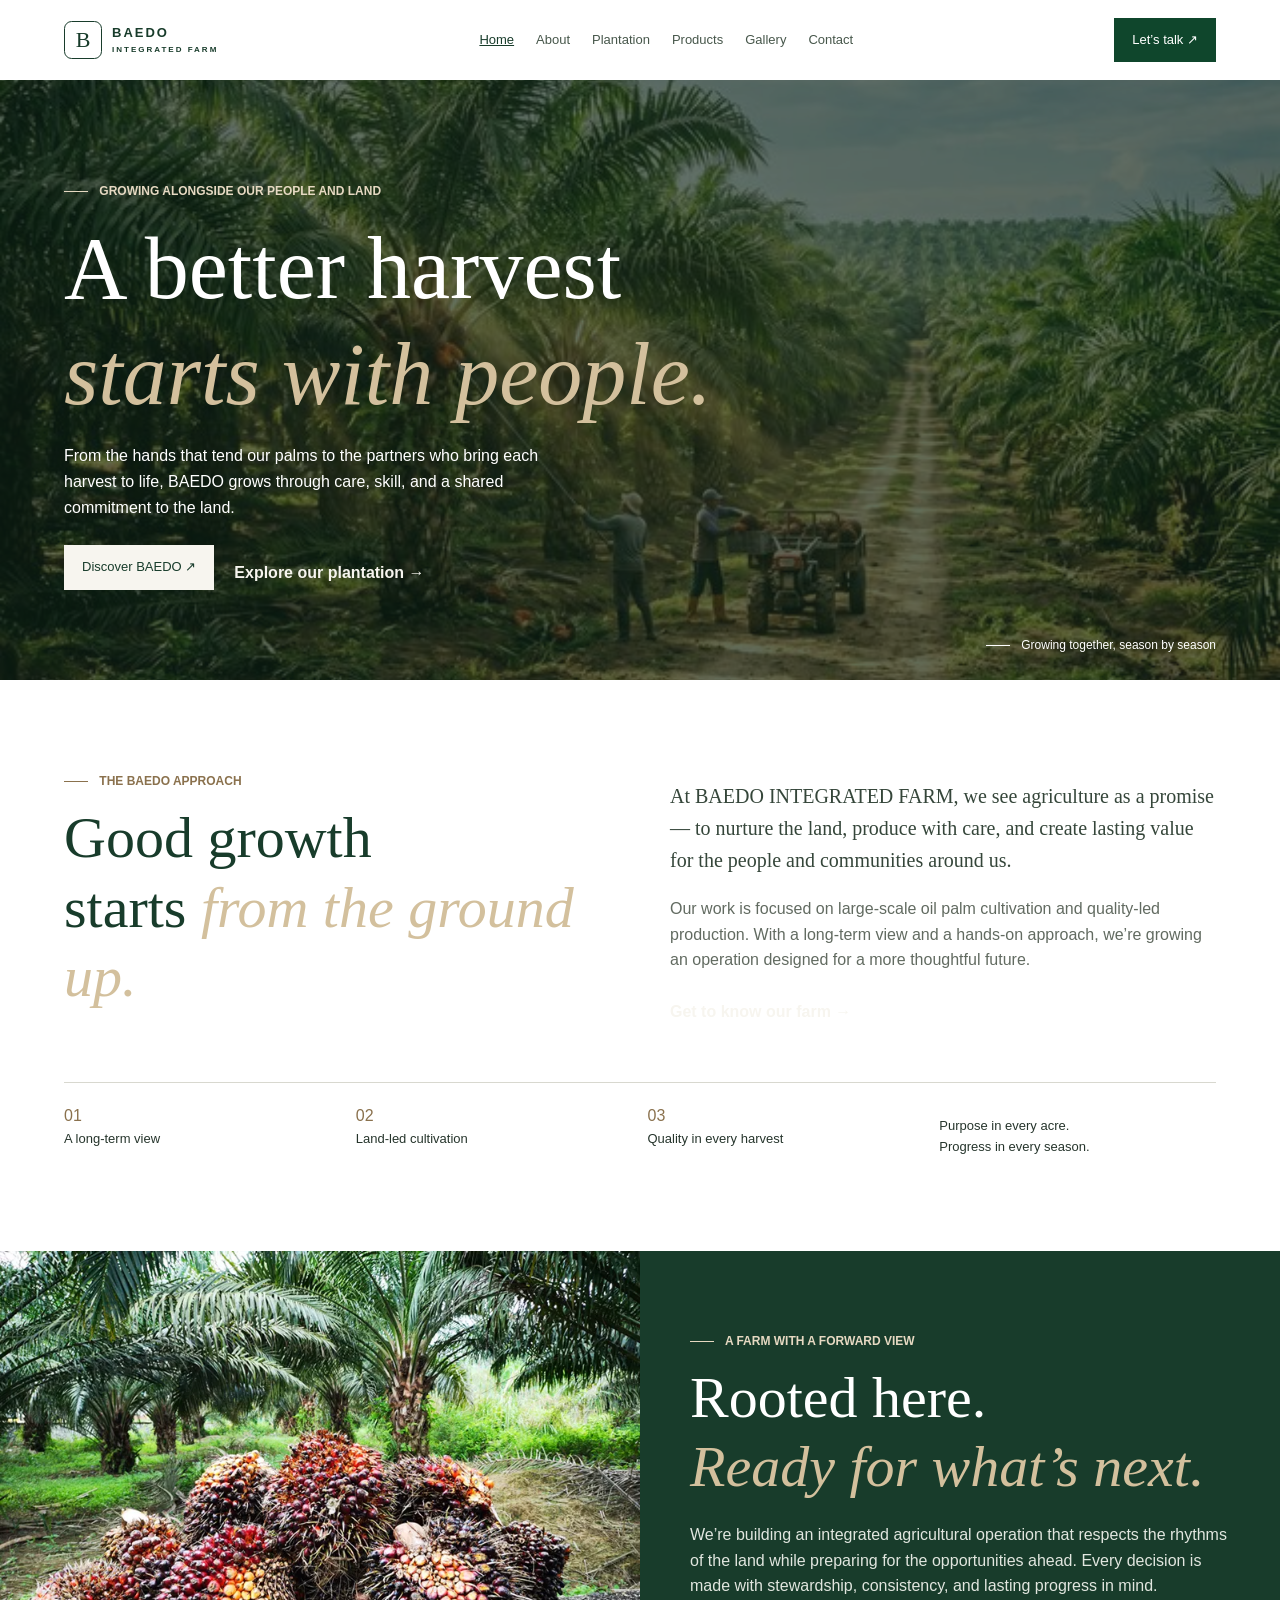
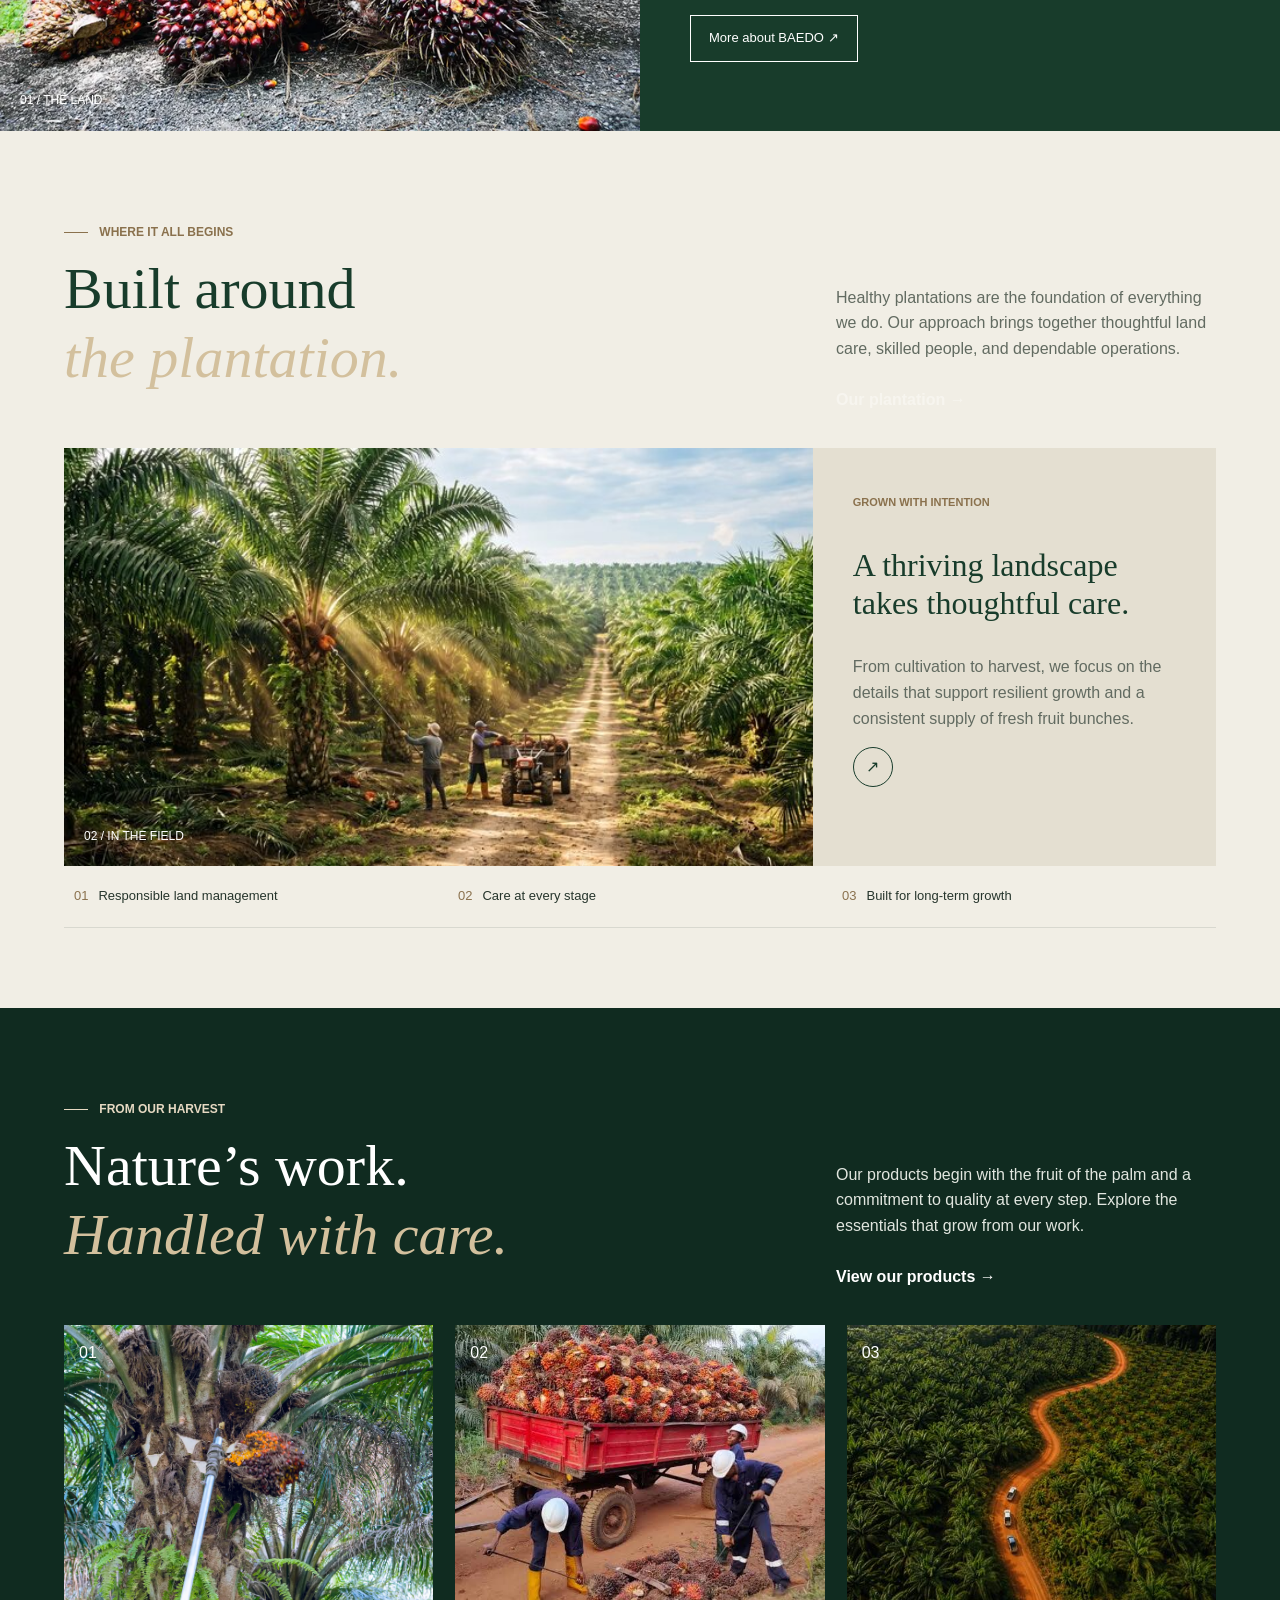
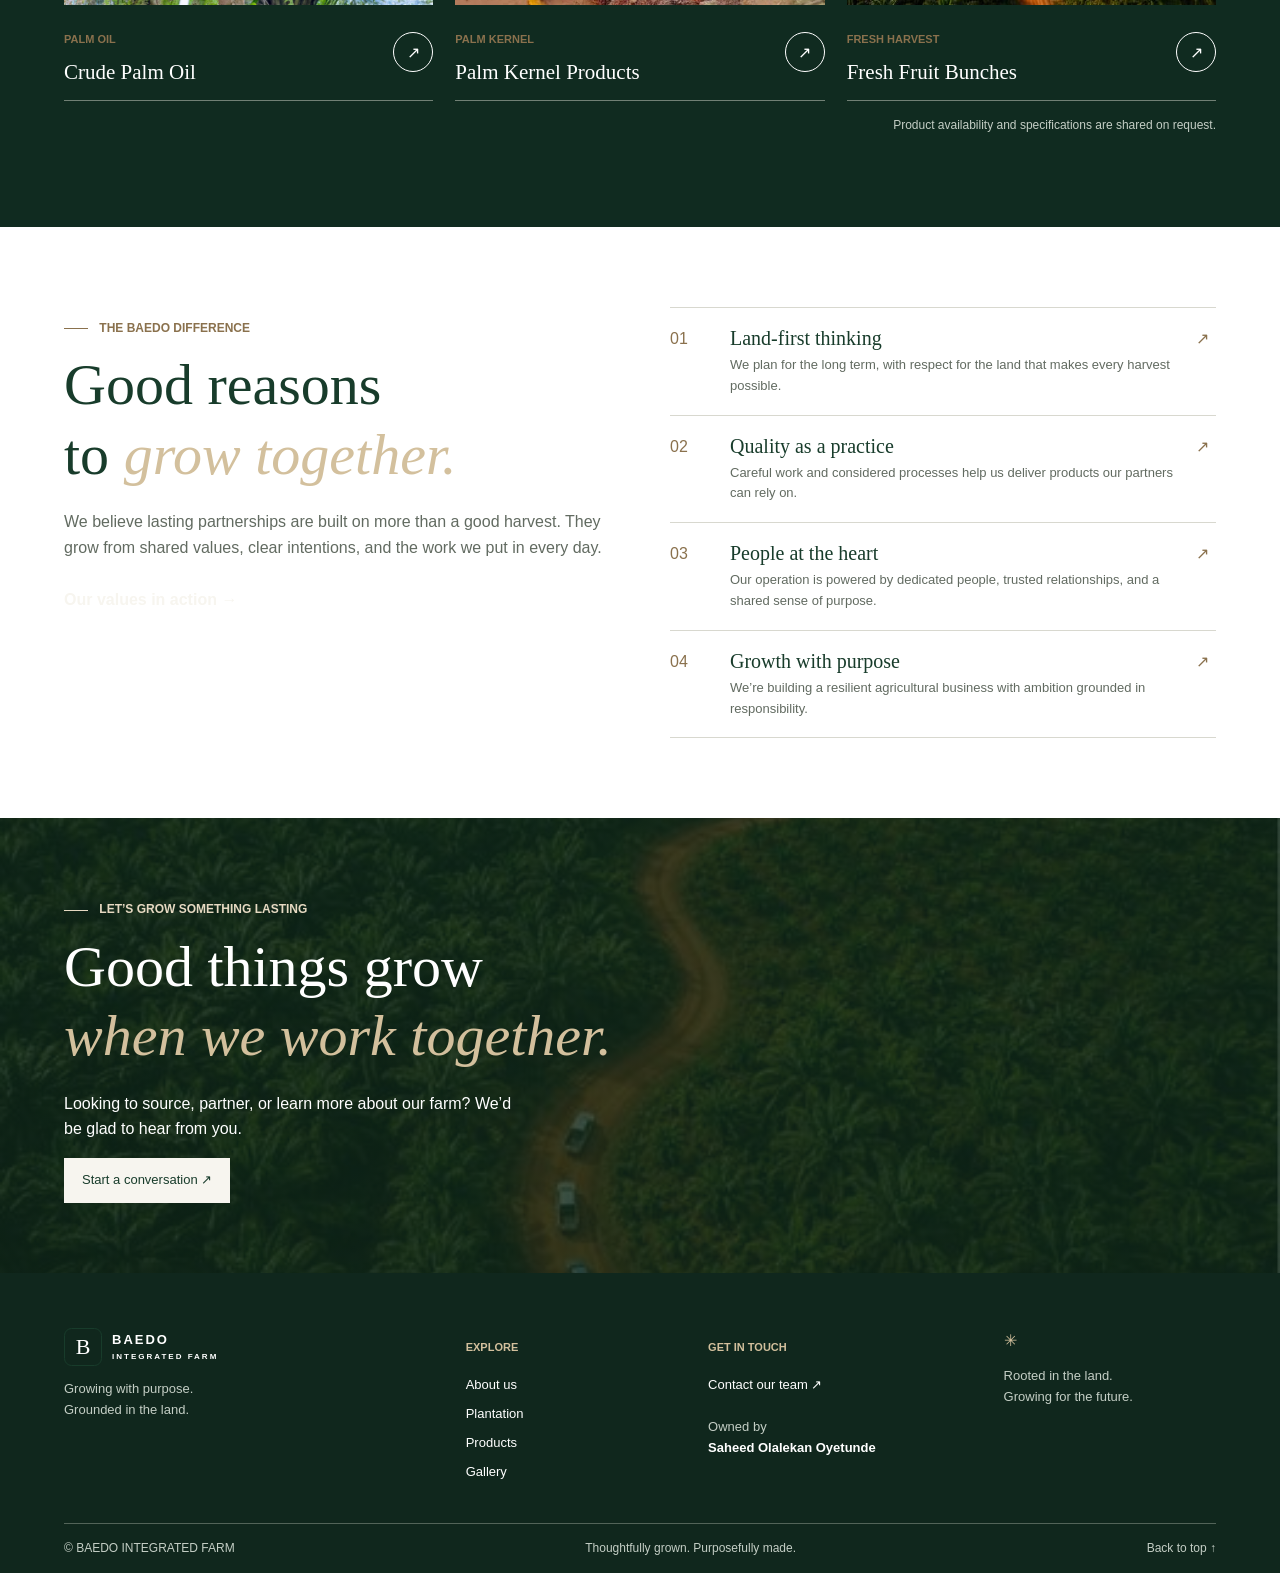
==== index.html @ 44c32e71 "baedo-farm" ====
<!DOCTYPE html>
<html lang="en">
<head>
  <meta charset="UTF-8">
  <meta name="viewport" content="width=device-width, initial-scale=1.0">
  <meta name="description" content="BAEDO INTEGRATED FARM is cultivating the future of palm oil through responsible plantation management and quality production.">
  <meta name="theme-color" content="#183c2b">
  <title>BAEDO INTEGRATED FARM | Cultivating a Better Harvest</title>
  <link rel="stylesheet" href="css/style.css">
  <link rel="stylesheet" href="css/phone.css">
</head>
<body>
  <header class="site-header">
    <div class="header-inner">
      <a class="brand" href="index.html" aria-label="BAEDO Integrated Farm home">
        <span class="brand-mark">B</span>
        <span class="brand-name">BAEDO <span>INTEGRATED FARM</span></span>
      </a>
      <nav class="main-navigation" aria-label="Main navigation">
        <a class="nav-link nav-link-active" href="index.html" aria-current="page">Home</a>
        <a class="nav-link" href="about.html">About</a>
        <a class="nav-link" href="plantation.html">Plantation</a>
        <a class="nav-link" href="products.html">Products</a>
        <a class="nav-link" href="gallery.html">Gallery</a>
        <a class="nav-link" href="contact.html">Contact</a>
      </nav>
      <a class="header-cta" href="contact.html">Let’s talk <span aria-hidden="true">↗</span></a>
    </div>
  </header>

  <main>
    <section class="welcome-section" aria-labelledby="welcome-title">
      <img class="welcome-image" src="image/baedo-6.jpg" alt="">
      <div class="welcome-shade"></div>
      <div class="welcome-content page-width">
        <p class="eyebrow welcome-eyebrow"><span class="eyebrow-rule"></span> Growing alongside our people and land</p>
        <h1 id="welcome-title">A better harvest<br><em>starts with people.</em></h1>
        <p class="welcome-description">From the hands that tend our palms to the partners who bring each harvest to life, BAEDO grows through care, skill, and a shared commitment to the land.</p>
        <div class="welcome-actions">
          <a class="button button-light" href="about.html" target="_blank">Discover BAEDO <span>↗</span></a>
          <a class="text-link welcome-text-link" href="plantation.html">Explore our plantation <span aria-hidden="true">→</span></a>
        </div>
      </div>
      <div class="welcome-caption"><span class="caption-line"></span> Growing together, season by season</div>
      <a class="scroll-cue" href="#introduction"><span></span></a>
    </section>

    <section class="intro-section section-space" id="introduction">
      <div class="page-width intro-layout">
        <div class="intro-heading reveal">
          <p class="eyebrow"><span class="eyebrow-rule"></span> The BAEDO approach</p>
          <h2>Good growth<br>starts <em>from the ground up.</em></h2>
        </div>
        <div class="intro-copy reveal">
          <p class="intro-lead">At BAEDO INTEGRATED FARM, we see agriculture as a promise — to nurture the land, produce with care, and create lasting value for the people and communities around us.</p>
          <p>Our work is focused on large-scale oil palm cultivation and quality-led production. With a long-term view and a hands-on approach, we’re growing an operation designed for a more thoughtful future.</p>
          <a class="text-link dark-link" href="about.html">Get to know our farm <span aria-hidden="true">→</span></a>
        </div>
      </div>
      <div class="page-width intro-stats reveal">
        <div class="stat-item">
          <span class="stat-number">01</span>
          <span class="stat-label">A long-term view</span>
        </div>
        <div class="stat-item">
          <span class="stat-number">02</span>
          <span class="stat-label">Land-led cultivation</span>
        </div>
        <div class="stat-item">
          <span class="stat-number">03</span>
          <span class="stat-label">Quality in every harvest</span>
        </div>
        <p class="stat-note">Purpose in every acre.<br>Progress in every season.</p>
      </div>
    </section>

    <section class="about-preview">
      <div class="about-image-wrap">
        <img src="image/baedo-5.webp" alt="Oil palm trees lining a plantation road in the morning light" loading="lazy">
        <span class="image-index">01 / THE LAND</span>
      </div>
      <div class="about-panel">
        <div class="about-panel-inner reveal">
          <p class="eyebrow eyebrow-light"><span class="eyebrow-rule"></span> A farm with a forward view</p>
          <h2>Rooted here.<br><em>Ready for what’s next.</em></h2>
          <p>We’re building an integrated agricultural operation that respects the rhythms of the land while preparing for the opportunities ahead. Every decision is made with stewardship, consistency, and lasting progress in mind.</p>
          <a class="button button-outline-light" href="about.html">More about BAEDO <span aria-hidden="true">↗</span></a>
        </div>
        <span class="panel-decoration" aria-hidden="true">B</span>
      </div>
    </section>

    <section class="plantation-section section-space">
      <div class="page-width">
        <div class="section-heading reveal">
          <div>
            <p class="eyebrow"><span class="eyebrow-rule"></span> Where it all begins</p>
            <h2>Built around<br><em>the plantation.</em></h2>
          </div>
          <div class="section-heading-aside">
            <p>Healthy plantations are the foundation of everything we do. Our approach brings together thoughtful land care, skilled people, and dependable operations.</p>
            <a class="text-link dark-link" href="plantation.html">Our plantation <span aria-hidden="true">→</span></a>
          </div>
        </div>

        <div class="plantation-feature reveal">
          <div class="plantation-image">
            <img src="image/baedo-6.jpg" alt="Farm workers tending oil palms along a plantation road" loading="lazy">
            <span class="image-index">02 / IN THE FIELD</span>
          </div>
          <div class="plantation-card">
            <span class="card-kicker">GROWN WITH INTENTION</span>
            <h3>A thriving landscape takes thoughtful care.</h3>
            <p>From cultivation to harvest, we focus on the details that support resilient growth and a consistent supply of fresh fruit bunches.</p>
            <a class="round-link" href="plantation.html" aria-label="Explore our plantation"><span aria-hidden="true">↗</span></a>
          </div>
        </div>
        <div class="plantation-values">
          <div class="value-item"><span class="value-number">01</span><span>Responsible land management</span></div>
          <div class="value-item"><span class="value-number">02</span><span>Care at every stage</span></div>
          <div class="value-item"><span class="value-number">03</span><span>Built for long-term growth</span></div>
        </div>
      </div>
    </section>

    <section class="products-section section-space">
      <div class="page-width">
        <div class="section-heading products-heading reveal">
          <div>
            <p class="eyebrow eyebrow-light"><span class="eyebrow-rule"></span> From our harvest</p>
            <h2>Nature’s work.<br><em>Handled with care.</em></h2>
          </div>
          <div class="section-heading-aside">
            <p>Our products begin with the fruit of the palm and a commitment to quality at every step. Explore the essentials that grow from our work.</p>
            <a class="text-link light-link" href="products.html">View our products <span aria-hidden="true">→</span></a>
          </div>
        </div>
        <div class="product-grid">
          <article class="product-card reveal">
            <div class="product-image product-image-oil">
              <img src="image/baedo-4.webp" alt="Harvested oil palm fruit bunches at the plantation" loading="lazy">
              <span class="product-number">01</span>
            </div>
            <div class="product-info">
              <div><p class="product-category">PALM OIL</p><h3>Crude Palm Oil</h3></div>
              <a class="product-arrow" href="products.html" aria-label="Discover Crude Palm Oil"><span aria-hidden="true">↗</span></a>
            </div>
          </article>
          <article class="product-card reveal">
            <div class="product-image product-image-kernel">
              <img src="image/baedo1.jpg" alt="Freshly harvested red oil palm fruit" loading="lazy">
              <span class="product-number">02</span>
            </div>
            <div class="product-info">
              <div><p class="product-category">PALM KERNEL</p><h3>Palm Kernel Products</h3></div>
              <a class="product-arrow" href="products.html" aria-label="Discover Palm Kernel Products"><span aria-hidden="true">↗</span></a>
            </div>
          </article>
          <article class="product-card reveal">
            <div class="product-image product-image-harvest">
              <img src="image/baedo-3.jpg" alt="Oil palm plantation viewed from above" loading="lazy">
              <span class="product-number">03</span>
            </div>
            <div class="product-info">
              <div><p class="product-category">FRESH HARVEST</p><h3>Fresh Fruit Bunches</h3></div>
              <a class="product-arrow" href="products.html" aria-label="Discover Fresh Fruit Bunches"><span aria-hidden="true">↗</span></a>
            </div>
          </article>
        </div>
        <p class="product-note">Product availability and specifications are shared on request.</p>
      </div>
    </section>

    <section class="why-section section-space">
      <div class="page-width why-layout">
        <div class="why-intro reveal">
          <p class="eyebrow"><span class="eyebrow-rule"></span> The BAEDO difference</p>
          <h2>Good reasons<br>to <em>grow together.</em></h2>
          <p>We believe lasting partnerships are built on more than a good harvest. They grow from shared values, clear intentions, and the work we put in every day.</p>
          <a class="text-link dark-link" href="about.html">Our values in action <span aria-hidden="true">→</span></a>
        </div>
        <div class="why-list">
          <article class="why-item reveal">
            <span class="why-icon" aria-hidden="true">01</span>
            <div><h3>Land-first thinking</h3><p>We plan for the long term, with respect for the land that makes every harvest possible.</p></div>
            <span class="why-arrow" aria-hidden="true">↗</span>
          </article>
          <article class="why-item reveal">
            <span class="why-icon" aria-hidden="true">02</span>
            <div><h3>Quality as a practice</h3><p>Careful work and considered processes help us deliver products our partners can rely on.</p></div>
            <span class="why-arrow" aria-hidden="true">↗</span>
          </article>
          <article class="why-item reveal">
            <span class="why-icon" aria-hidden="true">03</span>
            <div><h3>People at the heart</h3><p>Our operation is powered by dedicated people, trusted relationships, and a shared sense of purpose.</p></div>
            <span class="why-arrow" aria-hidden="true">↗</span>
          </article>
          <article class="why-item reveal">
            <span class="why-icon" aria-hidden="true">04</span>
            <div><h3>Growth with purpose</h3><p>We’re building a resilient agricultural business with ambition grounded in responsibility.</p></div>
            <span class="why-arrow" aria-hidden="true">↗</span>
          </article>
        </div>
      </div>
    </section>

    <section class="cta-section">
      <div class="cta-background" aria-hidden="true"></div>
      <div class="page-width cta-content reveal">
        <p class="eyebrow eyebrow-light"><span class="eyebrow-rule"></span> Let’s grow something lasting</p>
        <h2>Good things grow<br><em>when we work together.</em></h2>
        <p>Looking to source, partner, or learn more about our farm? We’d be glad to hear from you.</p>
        <a class="button button-light" href="contact.html">Start a conversation <span aria-hidden="true">↗</span></a>
      </div>
      <span class="cta-mark" aria-hidden="true">BAEDO</span>
    </section>
  </main>

  <footer class="site-footer">
    <div class="page-width footer-main">
      <div class="footer-brand-block">
        <a class="brand footer-brand" href="index.html" aria-label="BAEDO Integrated Farm home">
          <span class="brand-mark" aria-hidden="true">B</span>
          <span class="brand-name">BAEDO <span>INTEGRATED FARM</span></span>
        </a>
        <p>Growing with purpose.<br>Grounded in the land.</p>
      </div>
      <div class="footer-nav-block">
        <p class="footer-label">EXPLORE</p>
        <a href="about.html">About us</a>
        <a href="plantation.html">Plantation</a>
        <a href="products.html">Products</a>
        <a href="gallery.html">Gallery</a>
      </div>
      <div class="footer-contact-block">
        <p class="footer-label">GET IN TOUCH</p>
        <a href="contact.html">Contact our team <span aria-hidden="true">↗</span></a>
        <p class="footer-owner">Owned by<br><strong>Saheed Olalekan Oyetunde</strong></p>
      </div>
      <div class="footer-note">
        <span class="footer-note-mark" aria-hidden="true">✳</span>
        <p>Rooted in the land.<br>Growing for the future.</p>
      </div>
    </div>
    <div class="page-width footer-bottom">
      <span>© <span>BAEDO INTEGRATED FARM</span></span>
      <span>Thoughtfully grown. Purposefully made.</span>
      <a href="#top" class="back-to-top">Back to top ↑</a>
    </div>
  </footer>
</body>
</html>
---- css/style.css ----
body {
  margin: 0;
  background-color: #f7f5ef;
  color: #26352c;
  font-family: Arial, Helvetica, sans-serif;
  line-height: 1.6;
}

* {
  box-sizing: border-box;
}

img {
  display: block;
  max-width: 100%;
}

a {
  color: inherit;
  text-decoration: none;
}

.page-width,
.header-inner {
  width: 90%;
  max-width: 1200px;
  margin: 0 auto;
}

.section-space {
  padding: 80px 0;
}

.site-header {
  background-color: #fff;
}

.header-inner {
  min-height: 80px;
  display: flex;
  align-items: center;
  justify-content: space-between;
  gap: 20px;
}

.brand {
  display: flex;
  align-items: center;
  gap: 10px;
  color: #183c2b;
}

.brand-mark {
  width: 38px;
  height: 38px;
  display: grid;
  place-items: center;
  border: 1px solid #183c2b;
  border-radius: 20%;
  font-family: Georgia, serif;
  font-size: 22px;
}

.brand-name {
  font-size: 13px;
  font-weight: bold;
  letter-spacing: 2px;
}

.brand-name span {
  display: block;
  font-size: 8px;
}

.main-navigation {
  display: flex;
  gap: 22px;
}

.nav-link {
  color: #47574b;
  font-size: 13px;
}

.nav-link:hover,
.nav-link-active {
  color: #183c2b;
  text-decoration: underline;
}

.header-cta,
.button {
  padding: 12px 18px;
  display: inline-block;
  background-color: #0f462c;
  color: #fff;
  font-size: 13px;
}

.header-cta:hover,
.button:hover {
  background-color: #0d0e0d;
}

.welcome-section {
  min-height: 600px;
  position: relative;
  display: flex;
  align-items: center;
  overflow: hidden;
  background-color: #0e3121;
  color: #fff;
}

.welcome-image,
.welcome-shade {
  position: absolute;
  inset: 0;
  width: 100%;
  height: 100%;
}

.welcome-image {
  object-fit: cover;
}

.welcome-shade {
  background-color: rgba(15, 36, 24, 0.65);
}

.welcome-content {
  position: relative;
  padding-top: 80px;
  padding-bottom: 80px;
}

.eyebrow {
  color: #8a714d;
  font-size: 12px;
  font-weight: bold;
  text-transform: uppercase;
}

.welcome-eyebrow,
.eyebrow-light {
  color: #e6d9c2;
}

.eyebrow-rule,
.caption-line {
  display: inline-block;
  width: 24px;
  height: 1px;
  margin-right: 8px;
  vertical-align: middle;
  background-color: currentColor;
}

h1,
h2,
h3 {
  font-family: Georgia, "Times New Roman", serif;
  font-weight: normal;
  line-height: 1.2;
}

.welcome-section h1 {
  max-width: 700px;
  margin: 15px 0;
  font-size: clamp(48px, 8vw, 88px);
}

.welcome-section h1 em,
h2 em {
  color: #d3c09d;
}

.welcome-description {
  max-width: 500px;
  margin-bottom: 25px;
}

.welcome-actions {
  display: flex;
  align-items: center;
  gap: 20px;
}

.button-light {
  background-color: #f7f5ef;
  color: #183c2b;
}

.button-light:hover {
  background-color: #e6d9c2;
}

.welcome-text-link {
  color: #fff;
}

.welcome-caption {
  position: absolute;
  right: 5%;
  bottom: 25px;
  color: #fff;
  font-size: 12px;
}

.scroll-cue {
  display: none;
}

.intro-section {
  background-color: #fff;
}

.intro-layout,
.why-layout {
  display: grid;
  grid-template-columns: 1fr 1fr;
  gap: 60px;
}

h2 {
  margin: 0 0 20px;
  color: #183c2b;
  font-size: clamp(36px, 5vw, 58px);
}

.intro-copy,
.section-heading-aside,
.why-intro > p:not(.eyebrow) {
  color: #626b61;
}

.intro-lead {
  color: #35463a;
  font-family: Georgia, "Times New Roman", serif;
  font-size: 20px;
}

.text-link {
  display: inline-block;
  margin-top: 10px;
  color: #f7f5ef;
  font-weight: bold;
}

.text-link:hover {
  text-decoration: underline;
}

.light-link {
  color: #fff;
}

.intro-stats {
  margin-top: 50px;
  padding-top: 20px;
  display: grid;
  grid-template-columns: repeat(4, 1fr);
  gap: 15px;
  border-top: 1px solid #d8d8cf;
}

.stat-item {
  display: flex;
  flex-direction: column;
}

.stat-number,
.value-number {
  color: #8a714d;
}

.stat-label,
.stat-note {
  font-size: 13px;
}

.about-preview {
  display: grid;
  grid-template-columns: 1fr 1fr;
  background-color: #183c2b;
  color: #fff;
}

.about-image-wrap {
  min-height: 450px;
  position: relative;
}

.about-image-wrap img,
.plantation-image img,
.product-image img {
  width: 100%;
  height: 100%;
  object-fit: cover;
}

.image-index {
  position: absolute;
  left: 20px;
  bottom: 20px;
  color: #fff;
  font-size: 12px;
}

.about-panel {
  position: relative;
  display: flex;
  align-items: center;
}

.about-panel-inner {
  padding: 50px;
}

.about-panel h2,
.products-section h2,
.cta-section h2 {
  color: #fff;
}

.about-panel-inner > p:not(.eyebrow) {
  color: #e1e6df;
}

.button-outline-light {
  border: 1px solid #fff;
  background-color: transparent;
  color: #fff;
}

.button-outline-light:hover {
  background-color: #315640;
}

.panel-decoration {
  display: none;
}

.plantation-section {
  background-color: #f1eee5;
}

.section-heading {
  margin-bottom: 35px;
  display: flex;
  align-items: end;
  justify-content: space-between;
  gap: 35px;
}

.section-heading-aside {
  max-width: 380px;
}

.plantation-feature {
  display: grid;
  grid-template-columns: 1.3fr 0.7fr;
}

.plantation-image {
  min-height: 380px;
  position: relative;
}

.plantation-card {
  padding: 40px;
  background-color: #e4dfd1;
}

.card-kicker,
.product-category {
  color: #8a714d;
  font-size: 11px;
  font-weight: bold;
}

.plantation-card h3 {
  color: #183c2b;
  font-size: 32px;
}

.plantation-card p {
  color: #626b61;
}

.round-link,
.product-arrow {
  width: 40px;
  height: 40px;
  display: grid;
  place-items: center;
  border: 1px solid #183c2b;
  border-radius: 50%;
  color: #183c2b;
}

.round-link:hover,
.product-arrow:hover {
  background-color: #183c2b;
  color: #fff;
}

.plantation-values {
  display: grid;
  grid-template-columns: repeat(3, 1fr);
}

.value-item {
  padding: 20px 10px;
  border-bottom: 1px solid #d8d8cf;
  font-size: 13px;
}

.value-number {
  margin-right: 10px;
}

.products-section {
  background-color: #102b20;
  color: #fff;
}

.products-section h2 em {
  color: #d3c09d;
}

.products-heading .section-heading-aside {
  color: #e1e6df;
}

.product-grid {
  display: grid;
  grid-template-columns: repeat(3, 1fr);
  gap: 22px;
}

.product-image {
  height: 280px;
  position: relative;
  overflow: hidden;
}

.product-number {
  position: absolute;
  top: 15px;
  left: 15px;
  color: #fff;
}

.product-info {
  padding: 15px 0;
  display: flex;
  align-items: center;
  justify-content: space-between;
  border-bottom: 1px solid #718075;
}

.product-info h3 {
  margin: 0;
  color: #fff;
  font-size: 21px;
}

.product-arrow {
  border-color: #fff;
  color: #fff;
}

.product-arrow:hover {
  background-color: #fff;
  color: #183c2b;
}

.product-note {
  margin-top: 15px;
  color: #c4cec5;
  font-size: 12px;
  text-align: right;
}

.why-section {
  background-color: #fff;
}

.why-list {
  border-top: 1px solid #d8d8cf;
}

.why-item {
  padding: 18px 0;
  display: grid;
  grid-template-columns: 45px 1fr 20px;
  gap: 15px;
  align-items: start;
  border-bottom: 1px solid #d8d8cf;
}

.why-icon {
  color: #8a714d;
}

.why-item h3 {
  margin: 0;
  color: #183c2b;
  font-size: 20px;
}

.why-item p {
  margin: 5px 0 0;
  color: #626b61;
  font-size: 13px;
}

.why-arrow {
  color: #8a714d;
}

.cta-section {
  min-height: 400px;
  position: relative;
  display: flex;
  align-items: center;
  overflow: hidden;
  background-color: #183c2b;
  color: #fff;
}

.cta-background {
  position: absolute;
  inset: 0;
  background: linear-gradient(rgba(15, 40, 26, 0.8), rgba(15, 40, 26, 0.8)), url("../image/baedo-3.jpg") center / cover no-repeat;
}

.cta-content {
  position: relative;
  padding-top: 70px;
  padding-bottom: 70px;
}

.cta-content > p:not(.eyebrow) {
  max-width: 450px;
}

.cta-mark {
  display: none;
}

.site-footer {
  background-color: #10271d;
  color: #fff;
}

.footer-main {
  padding-top: 55px;
  padding-bottom: 40px;
  display: grid;
  grid-template-columns: 1.4fr 0.8fr 1fr 0.8fr;
  gap: 30px;
}

.footer-brand .brand-mark,
.footer-brand .brand-name {
  color: #fff;
}

.footer-brand-block > p,
.footer-owner,
.footer-note p {
  color: #c4cec5;
  font-size: 13px;
}

.footer-nav-block,
.footer-contact-block {
  display: flex;
  flex-direction: column;
  align-items: flex-start;
  gap: 8px;
  font-size: 13px;
}

.footer-label {
  color: #d3c09d;
  font-size: 11px;
  font-weight: bold;
}

.footer-nav-block a:hover,
.footer-contact-block a:hover,
.back-to-top:hover {
  text-decoration: underline;
}

.footer-owner strong {
  color: #fff;
}

.footer-note-mark {
  color: #d3c09d;
}

.footer-bottom {
  padding: 15px 0;
  display: flex;
  justify-content: space-between;
  gap: 15px;
  border-top: 1px solid #536459;
  color: #c4cec5;
  font-size: 12px;
}

/* About page */
.about-welcome {
  min-height: 430px;
  position: relative;
  display: flex;
  align-items: center;
  overflow: hidden;
  background-color: #183c2b;
  color: #fff;
}

.about-welcome-image,
.about-welcome-shade,
.plantation-invitation-image {
  position: absolute;
  inset: 0;
  width: 100%;
  height: 100%;
}

.plantation-invitation-shade {
  position: absolute;
  inset: 0;
  width: 100%;
  height: 100%;
}

.about-welcome-image,
.plantation-invitation-image {
  object-fit: cover;
}

.about-welcome-shade {
  background-color: rgba(15, 40, 26, 0.62);
}

.about-welcome-content {
  position: relative;
  padding-top: 70px;
  padding-bottom: 70px;
}

.about-welcome-label {
  color: #e6d9c2;
}

.about-welcome h1 {
  margin: 15px 0;
  font-size: clamp(42px, 7vw, 72px);
}

.about-welcome h1 em,
.purpose-heading h2 em,
.values-introduction h2 em {
  color: #d3c09d;
}

.farm-commitment-copy h2 em,
.plantation-invitation h2 em {
  color: #d3c09d;
}

.about-welcome-content > p:last-child {
  max-width: 550px;
}

.about-photo-caption {
  position: absolute;
  right: 5%;
  bottom: 12px;
  color: #fff;
  font-size: 11px;
}

.company-story {
  background-color: #fff;
}

.company-story-layout,
.farm-commitment-layout {
  display: grid;
  grid-template-columns: 1fr 1fr;
  gap: 60px;
  align-items: center;
}

.company-story-photo,
.farm-commitment-photo,
.owner-photo {
  min-height: 400px;
  position: relative;
}

.company-story-photo img,
.farm-commitment-photo img,
.owner-photo img {
  width: 100%;
  height: 100%;
  position: absolute;
  inset: 0;
  object-fit: cover;
}

.company-story-copy h2,
.farm-commitment-copy h2,
.purpose-heading h2 {
  margin-bottom: 22px;
}

.values-introduction h2 {
  margin-bottom: 22px;
}

.company-story-copy p,
.farm-commitment-copy p,
.values-introduction > p:last-child {
  color: #626b61;
}

.company-story-copy .company-story-lead {
  color: #35463a;
  font-family: Georgia, "Times New Roman", serif;
  font-size: 19px;
}

.owner-story {
  display: grid;
  grid-template-columns: 1fr 1fr;
  background-color: #183c2b;
}

.owner-photo {
  min-height: 430px;
}

.owner-message {
  display: flex;
  align-items: center;
  color: #fff;
}

.owner-message-content {
  max-width: 600px;
  padding: 50px;
}

.owner-message h2 {
  margin-bottom: 12px;
  color: #fff;
}

.owner-name {
  margin: 0;
  color: #e6d9c2;
  font-family: Georgia, "Times New Roman", serif;
  font-size: 22px;
}

.owner-role {
  color: #c4cec5;
  font-size: 13px;
}

.owner-placeholder {
  max-width: 440px;
  margin-top: 28px;
  padding: 18px 20px;
  border-left: 2px solid #d3c09d;
  background-color: rgba(255, 255, 255, 0.08);
}

.owner-placeholder p {
  margin: 0;
  color: #e1e6df;
  font-size: 13px;
}

.owner-placeholder p:first-child {
  margin-bottom: 6px;
  color: #d3c09d;
  font-weight: bold;
}

.purpose-section {
  background-color: #f1eee5;
}

.purpose-heading {
  margin-bottom: 35px;
}

.purpose-cards {
  display: grid;
  grid-template-columns: 1fr 1fr;
  gap: 22px;
}

.purpose-card {
  min-height: 270px;
  padding: 32px;
  position: relative;
  background-color: #fff;
}

.purpose-card-dark {
  background-color: #183c2b;
  color: #fff;
}

.purpose-number {
  position: absolute;
  top: 24px;
  right: 25px;
  color: #8a714d;
  font-family: Georgia, "Times New Roman", serif;
  font-size: 22px;
}

.purpose-card-dark .purpose-number {
  color: #d3c09d;
}

.purpose-card .card-kicker {
  margin: 0 0 25px;
}

.purpose-card h3 {
  margin: 0 0 10px;
  color: #183c2b;
  font-size: 30px;
}

.purpose-card-dark h3 {
  color: #fff;
}

.purpose-card > p:last-child {
  max-width: 460px;
  margin-bottom: 0;
  color: #626b61;
  font-size: 14px;
}

.purpose-card-dark > p:last-child {
  color: #e1e6df;
}

.values-section {
  padding: 80px 0;
  background-color: #fff;
}

.values-layout {
  display: grid;
  grid-template-columns: 0.8fr 1.2fr;
  gap: 60px;
}

.values-introduction > p:last-child {
  max-width: 370px;
}

.values-list {
  border-top: 1px solid #d8d8cf;
}

.value-row {
  padding: 20px 0;
  display: grid;
  grid-template-columns: 45px 1fr;
  gap: 15px;
  border-bottom: 1px solid #d8d8cf;
}

.value-row .value-number {
  font-family: Georgia, "Times New Roman", serif;
  font-size: 18px;
}

.value-row h3 {
  margin: 0;
  color: #183c2b;
  font-size: 20px;
}

.value-row p {
  margin: 5px 0 0;
  color: #626b61;
  font-size: 13px;
}

.farm-commitment {
  background-color: #f1eee5;
}

.farm-commitment-photo {
  min-height: 450px;
}

.plantation-invitation {
  min-height: 370px;
  position: relative;
  display: flex;
  align-items: center;
  overflow: hidden;
  background-color: #183c2b;
  color: #fff;
}

.plantation-invitation-image {
  object-position: center;
}

.plantation-invitation-shade {
  background-color: rgba(15, 40, 26, 0.78);
}

.plantation-invitation-content {
  position: relative;
  padding-top: 55px;
  padding-bottom: 55px;
}

.plantation-invitation h2 {
  margin-bottom: 15px;
  color: #fff;
}

.plantation-invitation-content > p:not(.eyebrow) {
  max-width: 450px;
  color: #e1e6df;
}

.plantation-invitation .button {
  margin-top: 10px;
}

/* Plantation page */
.plantation-welcome {
  min-height: 470px;
  position: relative;
  display: flex;
  align-items: center;
  overflow: hidden;
  background-color: #183c2b;
  color: #fff;
}

.plantation-welcome-image,
.plantation-welcome-shade {
  position: absolute;
  inset: 0;
  width: 100%;
  height: 100%;
}

.plantation-welcome-image {
  object-fit: cover;
  object-position: center;
}

.plantation-welcome-shade {
  background-color: rgba(15, 40, 26, 0.62);
}

.plantation-welcome-content {
  position: relative;
  padding-top: 75px;
  padding-bottom: 75px;
}

.plantation-welcome-label {
  color: #e6d9c2;
}

.plantation-welcome h1 {
  margin: 15px 0;
  font-size: clamp(44px, 7vw, 76px);
}

.plantation-welcome h1 em,
.plantation-introduction-heading h2 em,
.mature-palms-copy h2 em {
  color: #d3c09d;
}

.plantation-welcome-content > p:last-child {
  max-width: 550px;
}

.plantation-photo-caption {
  position: absolute;
  right: 5%;
  bottom: 12px;
  color: #fff;
  font-size: 11px;
}

.plantation-introduction {
  background-color: #fff;
}

.plantation-introduction-layout {
  display: grid;
  grid-template-columns: 1fr 1fr;
  gap: 60px;
  align-items: start;
}

.plantation-introduction-heading h2,
.mature-palms-copy h2,
.harvest-copy h2 {
  margin-bottom: 22px;
}

.plantation-introduction-copy {
  color: #626b61;
}

.plantation-introduction-copy .plantation-lead {
  color: #35463a;
  font-family: Georgia, "Times New Roman", serif;
  font-size: 20px;
}

.land-area-note {
  margin-top: 26px;
  padding-top: 18px;
  display: flex;
  flex-direction: column;
  border-top: 1px solid #d8d8cf;
}

.land-area-number {
  color: #183c2b;
  font-family: Georgia, "Times New Roman", serif;
  font-size: 28px;
}

.land-area-label {
  color: #626b61;
  font-size: 13px;
}

.plantation-introduction-copy .edit-note {
  margin-top: 6px;
  color: #777c73;
  font-size: 11px;
}

.plantation-overlook {
  min-height: 480px;
  position: relative;
  display: flex;
  align-items: center;
  overflow: hidden;
  background-color: #183c2b;
  color: #fff;
}

.plantation-overlook > img,
.plantation-overlook-shade {
  position: absolute;
  inset: 0;
  width: 100%;
  height: 100%;
}

.plantation-overlook > img {
  object-fit: cover;
}

.plantation-overlook-shade {
  background-color: rgba(15, 40, 26, 0.64);
}

.plantation-overlook-content {
  position: relative;
  padding-top: 80px;
  padding-bottom: 80px;
}

.plantation-overlook h2,
.cultivation-copy h2,
.plantation-products-content h2 {
  margin-bottom: 18px;
  color: #fff;
}

.plantation-overlook-content > p:last-child {
  max-width: 500px;
  color: #e1e6df;
}

.plantation-overlook-caption {
  position: absolute;
  right: 5%;
  bottom: 20px;
  color: #fff;
  font-size: 11px;
}

.mature-palms {
  background-color: #f1eee5;
}

.mature-palms-layout,
.harvest-layout {
  display: grid;
  grid-template-columns: 1fr 1fr;
  gap: 60px;
  align-items: center;
}

.mature-palms-photo,
.harvest-photo,
.cultivation-photo {
  min-height: 420px;
  position: relative;
}

.mature-palms-photo img,
.harvest-photo img,
.cultivation-photo img {
  position: absolute;
  inset: 0;
  width: 100%;
  height: 100%;
  object-fit: cover;
}

.mature-palms-copy p,
.harvest-copy p {
  color: #626b61;
}

.cultivation-section {
  padding: 80px 0;
  background-color: #183c2b;
  color: #fff;
}

.cultivation-layout {
  display: grid;
  grid-template-columns: 1fr 1fr;
  gap: 60px;
  align-items: center;
}

.cultivation-copy h2 {
  margin-top: 15px;
}

.cultivation-copy > p:not(.eyebrow) {
  color: #e1e6df;
}

.cultivation-points {
  margin-top: 26px;
  border-top: 1px solid #66796d;
}

.cultivation-point {
  padding: 13px 0;
  display: flex;
  align-items: center;
  gap: 15px;
  border-bottom: 1px solid #66796d;
}

.cultivation-number {
  color: #d3c09d;
  font-family: Georgia, "Times New Roman", serif;
}

.cultivation-point p {
  margin: 0;
  color: #fff;
  font-size: 13px;
}

.cultivation-photo {
  min-height: 440px;
}

.harvest-section {
  background-color: #fff;
}

.harvest-copy .text-link {
  color: #183c2b;
}

.plantation-products-invitation {
  min-height: 370px;
  position: relative;
  display: flex;
  align-items: center;
  overflow: hidden;
  background-color: #183c2b;
  color: #fff;
}

.plantation-products-image,
.plantation-products-shade {
  position: absolute;
  inset: 0;
  width: 100%;
  height: 100%;
}

.plantation-products-image {
  object-fit: cover;
}

.plantation-products-shade {
  background-color: rgba(15, 40, 26, 0.72);
}

.plantation-products-content {
  position: relative;
  padding-top: 55px;
  padding-bottom: 55px;
}

.plantation-products-content > p:not(.eyebrow) {
  max-width: 450px;
  color: #e1e6df;
}

.plantation-products-content .button {
  margin-top: 10px;
}

/* Products page */
.products-welcome {
  min-height: 470px;
  position: relative;
  display: flex;
  align-items: center;
  overflow: hidden;
  background-color: #183c2b;
  color: #fff;
}

.products-welcome-image,
.products-welcome-shade {
  position: absolute;
  inset: 0;
  width: 100%;
  height: 100%;
}

.products-welcome-image {
  object-fit: cover;
  object-position: center;
}

.products-welcome-shade {
  background-color: rgba(15, 40, 26, 0.66);
}

.products-welcome-content {
  position: relative;
  padding-top: 75px;
  padding-bottom: 75px;
}

.products-welcome-label {
  color: #e6d9c2;
}

.products-welcome h1 {
  margin: 15px 0;
  font-size: clamp(42px, 7vw, 74px);
}

.products-welcome h1 em,
.products-introduction h2 em,
.product-range-heading h2 em {
  color: #d3c09d;
}

.products-welcome-content > p:last-child {
  max-width: 550px;
}

.products-photo-caption {
  position: absolute;
  right: 5%;
  bottom: 12px;
  color: #fff;
  font-size: 11px;
}

.products-introduction {
  background-color: #fff;
}

.products-introduction-layout {
  display: grid;
  grid-template-columns: 1fr 1fr;
  gap: 60px;
  align-items: start;
}

.products-introduction h2,
.product-range-heading h2,
.product-journey-copy h2 {
  margin-bottom: 22px;
}

.products-introduction-copy {
  color: #626b61;
}

.products-introduction-copy .products-lead {
  color: #35463a;
  font-family: Georgia, "Times New Roman", serif;
  font-size: 20px;
}

.products-introduction-copy .products-edit-note {
  margin-top: 20px;
  padding-top: 15px;
  border-top: 1px solid #d8d8cf;
  color: #777c73;
  font-size: 12px;
}

.product-range {
  background-color: #f1eee5;
}

.product-range-heading {
  max-width: 650px;
  margin-bottom: 35px;
}

.product-range-heading > p:last-child {
  max-width: 500px;
  color: #626b61;
}

.farm-product-grid {
  display: grid;
  grid-template-columns: repeat(3, 1fr);
  gap: 22px;
}

.farm-product-card {
  background-color: #fff;
}

.farm-product-photo {
  height: 260px;
  position: relative;
  overflow: hidden;
}

.farm-product-photo img {
  width: 100%;
  height: 100%;
  object-fit: cover;
}

.farm-product-number {
  position: absolute;
  top: 15px;
  left: 15px;
  width: 32px;
  height: 32px;
  display: grid;
  place-items: center;
  border-radius: 50%;
  background-color: #fff;
  color: #183c2b;
  font-size: 12px;
}

.farm-product-copy {
  padding: 22px;
}

.farm-product-type {
  margin-bottom: 8px;
  color: #8a714d;
  font-size: 11px;
  font-weight: bold;
}

.farm-product-copy h3 {
  margin: 0 0 10px;
  color: #183c2b;
  font-size: 25px;
}

.farm-product-copy > p:not(.farm-product-type) {
  color: #626b61;
  font-size: 13px;
}

.farm-product-copy .farm-product-detail {
  min-height: 58px;
  padding-top: 10px;
  border-top: 1px solid #d8d8cf;
  color: #777c73;
  font-size: 11px;
}

.farm-product-link {
  display: inline-block;
  margin-top: 5px;
  color: #183c2b;
  font-size: 12px;
  font-weight: bold;
}

.farm-product-link:hover {
  text-decoration: underline;
}

.product-range-note {
  margin: 20px 0 0;
  color: #626b61;
  font-size: 12px;
}

.product-quality {
  padding: 80px 0;
  background-color: #183c2b;
  color: #fff;
}

.product-quality-layout {
  display: grid;
  grid-template-columns: 0.9fr 1.1fr;
  gap: 60px;
  align-items: center;
}

.product-quality-copy h2 {
  margin-bottom: 18px;
  color: #fff;
}

.product-quality-copy > p:not(.eyebrow) {
  color: #e1e6df;
}

.product-quality-copy .button {
  margin-top: 12px;
}

.quality-details {
  border-top: 1px solid #66796d;
}

.quality-detail {
  padding: 18px 0;
  display: grid;
  grid-template-columns: 40px 1fr;
  gap: 15px;
  border-bottom: 1px solid #66796d;
}

.quality-number {
  color: #d3c09d;
  font-family: Georgia, "Times New Roman", serif;
}

.quality-detail h3 {
  margin: 0 0 5px;
  color: #fff;
  font-size: 18px;
}

.quality-detail p {
  margin: 0;
  color: #e1e6df;
  font-size: 12px;
}

.product-journey {
  background-color: #fff;
}

.product-journey-layout {
  display: grid;
  grid-template-columns: 1fr 1fr;
  gap: 60px;
  align-items: center;
}

.product-journey-photo {
  min-height: 420px;
  position: relative;
}

.product-journey-photo img {
  position: absolute;
  inset: 0;
  width: 100%;
  height: 100%;
  object-fit: cover;
}

.product-journey-copy > p:not(.eyebrow) {
  color: #626b61;
}

.production-placeholder {
  margin-top: 22px;
  padding: 17px 20px;
  border-left: 2px solid #8a714d;
  background-color: #f1eee5;
}

.production-placeholder p {
  margin: 0;
  color: #626b61;
  font-size: 12px;
}

.production-placeholder p:first-child {
  margin-bottom: 5px;
  color: #183c2b;
  font-weight: bold;
}

.product-inquiry {
  min-height: 370px;
  position: relative;
  display: flex;
  align-items: center;
  overflow: hidden;
  background-color: #183c2b;
  color: #fff;
}

.product-inquiry-image,
.product-inquiry-shade {
  position: absolute;
  inset: 0;
  width: 100%;
  height: 100%;
}

.product-inquiry-image {
  object-fit: cover;
}

.product-inquiry-shade {
  background-color: rgba(15, 40, 26, 0.74);
}

.product-inquiry-content {
  position: relative;
  padding-top: 55px;
  padding-bottom: 55px;
}

.product-inquiry-content h2 {
  margin-bottom: 15px;
  color: #fff;
}

.product-inquiry-content h2 em {
  color: #d3c09d;
}

.product-inquiry-content > p:not(.eyebrow) {
  max-width: 450px;
  color: #e1e6df;
}

.product-inquiry-content .button {
  margin-top: 10px;
}
---- css/phone.css ----
@media (max-width: 800px) {
  .header-inner {
    padding: 15px 0;
    flex-wrap: wrap;
  }

  .main-navigation {
    order: 3;
    width: 100%;
    justify-content: space-between;
    gap: 12px;
  }

  .intro-layout,
  .why-layout {
    gap: 30px;
  }

  .footer-main {
    grid-template-columns: repeat(2, 1fr);
  }
}

@media (max-width: 600px) {
  .page-width,
  .header-inner {
    width: 92%;
  }

  .section-space {
    padding: 55px 0;
  }

  .main-navigation {
    flex-wrap: wrap;
    justify-content: flex-start;
    gap: 10px 18px;
  }

  .welcome-section {
    min-height: 520px;
  }

  .welcome-content {
    padding-top: 60px;
    padding-bottom: 60px;
  }

  .welcome-section h1 {
    font-size: 48px;
  }

  .welcome-actions {
    align-items: flex-start;
    flex-direction: column;
    gap: 10px;
  }

  .welcome-caption {
    font-size: 10px;
  }

  .intro-layout,
  .why-layout,
  .about-preview {
    grid-template-columns: 1fr;
  }

  .plantation-feature {
    grid-template-columns: 1fr;
  }

  .intro-layout,
  .why-layout {
    gap: 20px;
  }

  .intro-stats {
    grid-template-columns: repeat(2, 1fr);
  }

  .about-image-wrap {
    min-height: 300px;
  }

  .about-panel-inner,
  .plantation-card {
    padding: 30px 20px;
  }

  .section-heading {
    align-items: flex-start;
    flex-direction: column;
    gap: 10px;
  }

  .plantation-image {
    min-height: 280px;
  }

  .plantation-values {
    grid-template-columns: 1fr;
  }

  .product-grid {
    grid-template-columns: 1fr;
  }

  .product-image {
    height: 250px;
  }

  .footer-main {
    grid-template-columns: 1fr 1fr;
  }

  .footer-brand-block {
    grid-column: 1 / -1;
  }

  .footer-note {
    display: none;
  }

  .footer-bottom {
    flex-wrap: wrap;
  }
}

@media (max-width: 800px) {
  .plantation-introduction-layout,
  .cultivation-layout {
    gap: 30px;
  }

  .mature-palms-layout,
  .harvest-layout {
    gap: 30px;
  }
}

@media (max-width: 600px) {
  .plantation-welcome {
    min-height: 400px;
  }

  .plantation-welcome-content {
    padding-top: 55px;
    padding-bottom: 55px;
  }

  .plantation-welcome h1 {
    font-size: 42px;
  }

  .plantation-photo-caption,
  .plantation-overlook-caption {
    font-size: 9px;
  }

  .plantation-introduction-layout,
  .mature-palms-layout {
    grid-template-columns: 1fr;
    gap: 25px;
  }

  .cultivation-layout {
    display: flex;
    flex-direction: column-reverse;
    gap: 25px;
  }

  .harvest-layout {
    display: flex;
    flex-direction: column;
    align-items: stretch;
    gap: 25px;
  }

  .plantation-overlook {
    min-height: 400px;
  }

  .plantation-overlook-content {
    padding-top: 55px;
    padding-bottom: 55px;
  }

  .mature-palms-photo,
  .cultivation-photo,
  .harvest-photo {
    min-height: 300px;
  }

  .cultivation-section {
    padding: 55px 0;
  }

  .plantation-products-invitation {
    min-height: 350px;
  }
}

@media (max-width: 800px) {
  .products-introduction-layout,
  .product-quality-layout {
    gap: 30px;
  }

  .product-journey-layout {
    gap: 30px;
  }
}

@media (max-width: 600px) {
  .products-welcome {
    min-height: 390px;
  }

  .products-welcome-content {
    padding-top: 55px;
    padding-bottom: 55px;
  }

  .products-welcome h1 {
    font-size: 40px;
  }

  .products-photo-caption {
    font-size: 9px;
  }

  .products-introduction-layout,
  .product-quality-layout,
  .product-journey-layout {
    grid-template-columns: 1fr;
    gap: 25px;
  }

  .product-range-heading {
    margin-bottom: 25px;
  }

  .farm-product-grid {
    grid-template-columns: 1fr;
    gap: 20px;
  }

  .farm-product-photo {
    height: 250px;
  }

  .product-quality {
    padding: 55px 0;
  }

  .product-journey-photo {
    min-height: 300px;
  }

  .product-inquiry {
    min-height: 350px;
  }
}


@media (max-width: 800px) {
  .header-inner {
    padding: 15px 0;
    flex-wrap: wrap;
  }

  .main-navigation {
    order: 3;
    width: 100%;
    justify-content: space-between;
    gap: 12px;
  }

  .company-story-layout,
  .farm-commitment-layout,
  .values-layout {
    gap: 30px;
  }

  .owner-message-content {
    padding: 35px;
  }

  .footer-main {
    grid-template-columns: repeat(2, 1fr);
  }
}

@media (max-width: 600px) {
  .page-width,
  .header-inner {
    width: 92%;
  }

  .section-space,
  .values-section {
    padding: 55px 0;
  }

  .main-navigation {
    flex-wrap: wrap;
    justify-content: flex-start;
    gap: 10px 18px;
  }

  .about-welcome {
    min-height: 380px;
  }

  .about-welcome-content {
    padding-top: 55px;
    padding-bottom: 55px;
  }

  .about-welcome h1 {
    font-size: 42px;
  }

  .about-photo-caption {
    font-size: 9px;
  }

  .company-story-layout,
  .farm-commitment-layout,
  .owner-story {
    grid-template-columns: 1fr;
    gap: 25px;
  }

  .farm-commitment-layout {
    display: flex;
    flex-direction: column-reverse;
  }

  .purpose-cards,
  .values-layout {
    grid-template-columns: 1fr;
    gap: 25px;
  }

  .company-story-photo,
  .farm-commitment-photo,
  .owner-photo {
    min-height: 300px;
  }

  .owner-message-content {
    padding: 45px 5%;
  }

  .purpose-card {
    min-height: 240px;
    padding: 25px;
  }

  .purpose-card h3 {
    font-size: 26px;
  }

  .plantation-invitation {
    min-height: 350px;
  }

  .footer-main {
    grid-template-columns: 1fr 1fr;
  }

  .footer-brand-block {
    grid-column: 1 / -1;
  }

  .footer-note {
    display: none;
  }

  .footer-bottom {
    flex-wrap: wrap;
  }
}
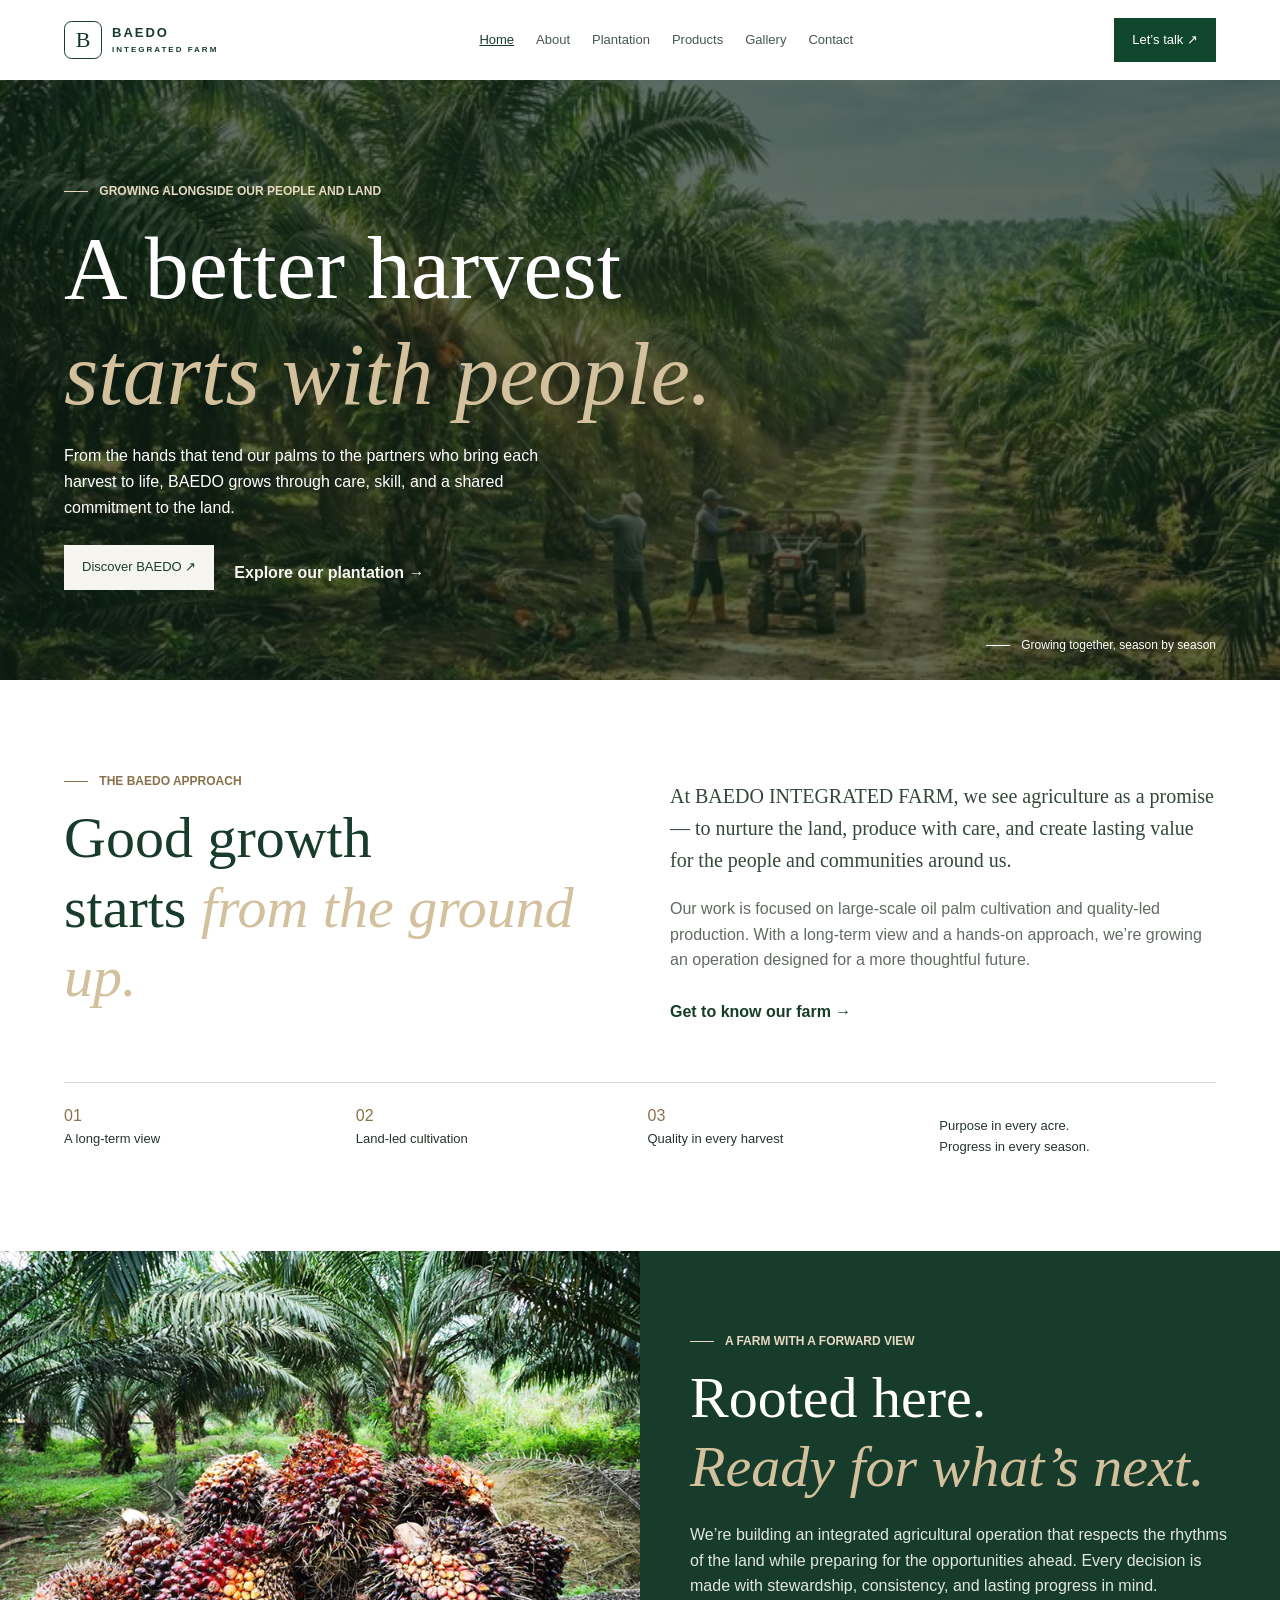
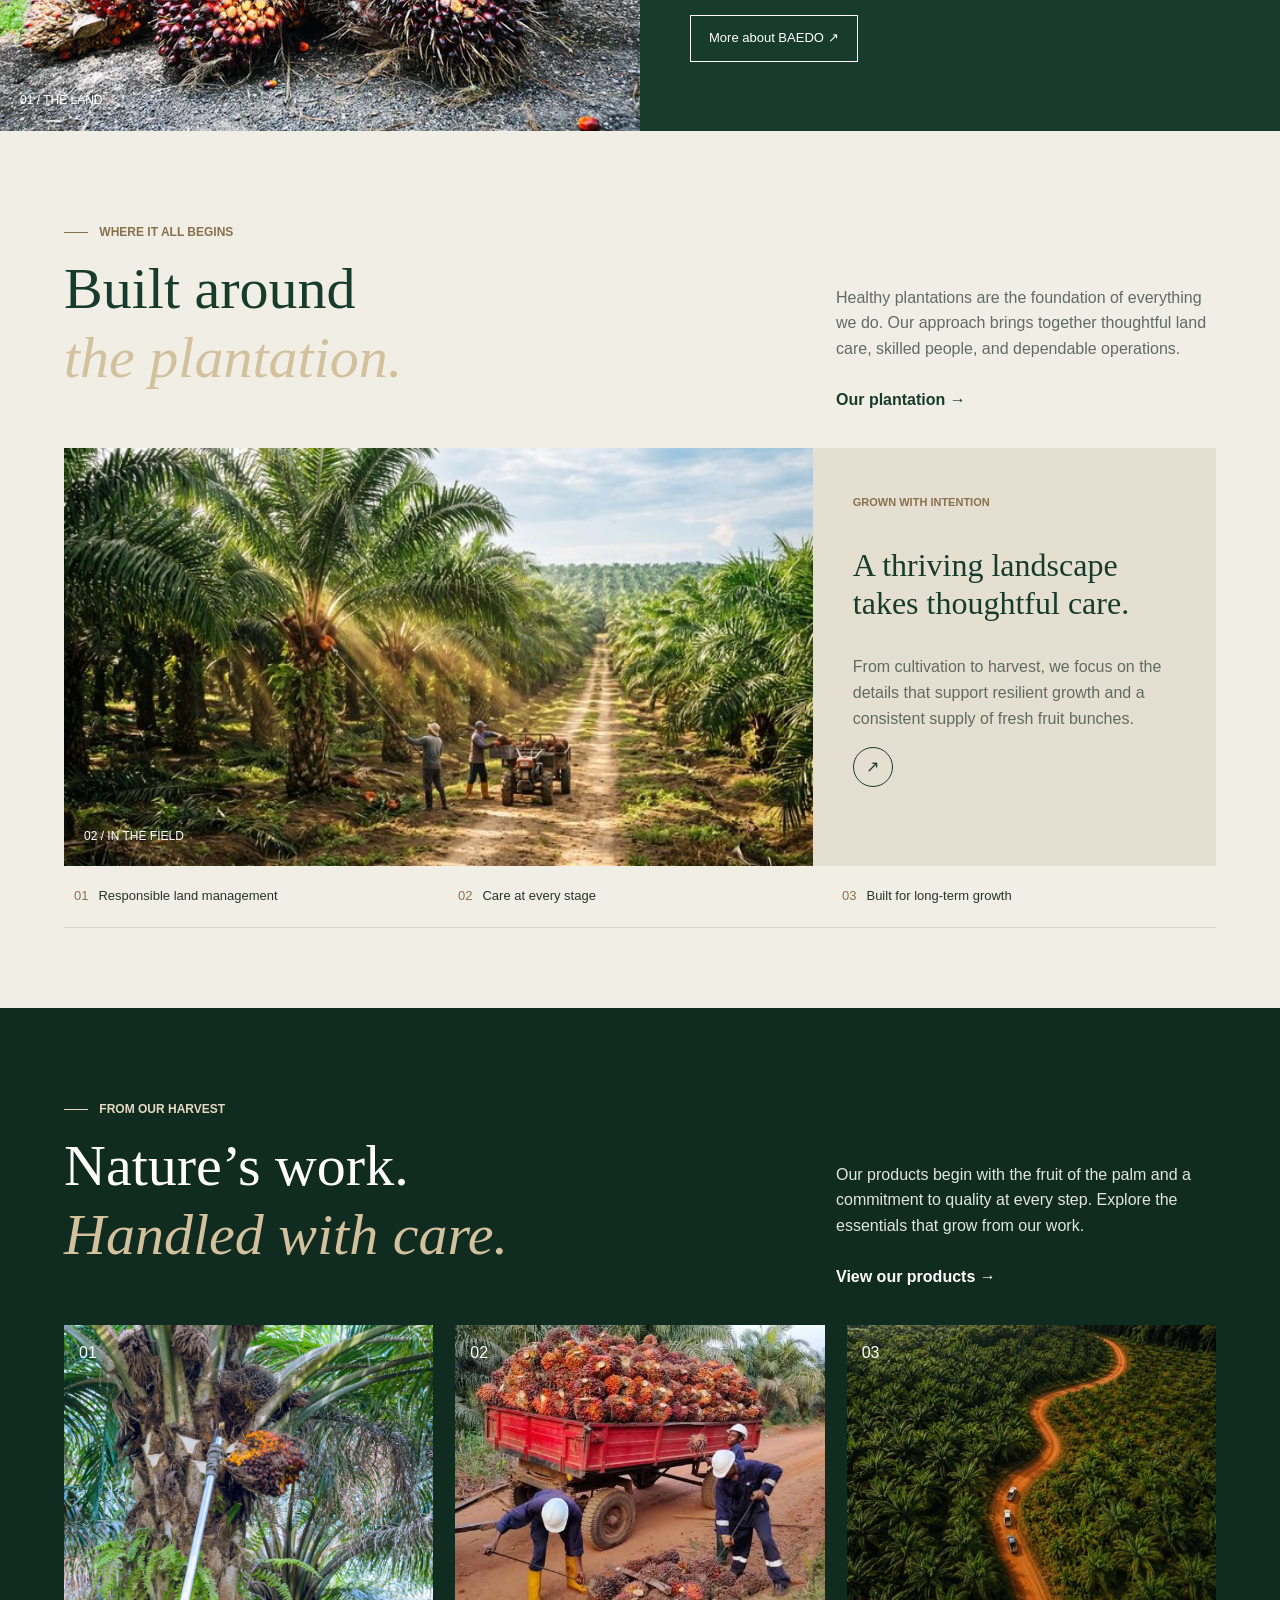
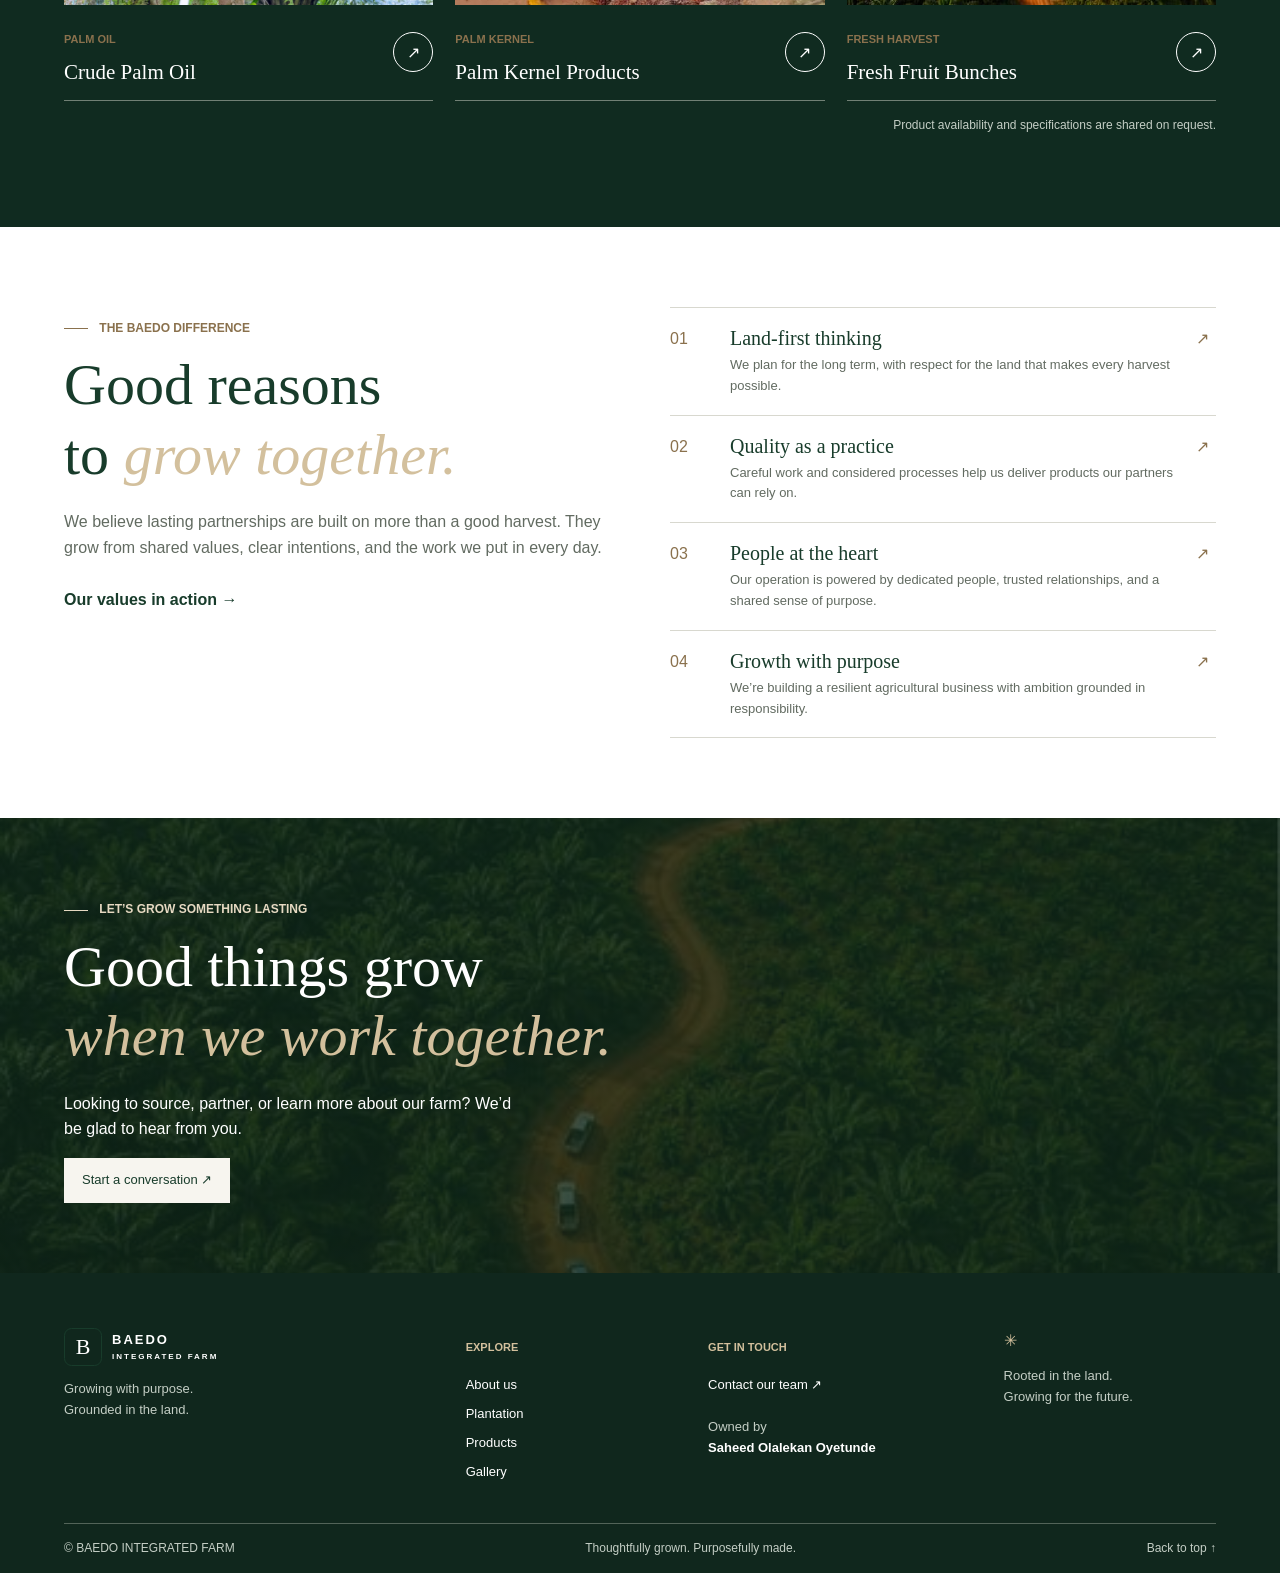
==== commit e1a37c50: "debug" ====
--- a/index.html
+++ b/index.html
@@ -9,7 +9,8 @@
   <link rel="stylesheet" href="css/style.css">
   <link rel="stylesheet" href="css/phone.css">
 </head>
-<body>
+<body id="top">
+  <!-- Homepage navigation -->
   <header class="site-header">
     <div class="header-inner">
       <a class="brand" href="index.html" aria-label="BAEDO Integrated Farm home">
@@ -28,16 +29,18 @@
     </div>
   </header>
 
+  <!-- Homepage sections -->
   <main>
+    <!-- Welcome section -->
     <section class="welcome-section" aria-labelledby="welcome-title">
-      <img class="welcome-image" src="image/baedo-6.jpg" alt="">
+      <img class="welcome-image" src="image/baedo-6.jpg" alt="Farm workers harvesting oil palm fruit together in the plantation">
       <div class="welcome-shade"></div>
       <div class="welcome-content page-width">
         <p class="eyebrow welcome-eyebrow"><span class="eyebrow-rule"></span> Growing alongside our people and land</p>
         <h1 id="welcome-title">A better harvest<br><em>starts with people.</em></h1>
         <p class="welcome-description">From the hands that tend our palms to the partners who bring each harvest to life, BAEDO grows through care, skill, and a shared commitment to the land.</p>
         <div class="welcome-actions">
-          <a class="button button-light" href="about.html" target="_blank">Discover BAEDO <span>↗</span></a>
+          <a class="button button-light" href="about.html">Discover BAEDO <span>↗</span></a>
           <a class="text-link welcome-text-link" href="plantation.html">Explore our plantation <span aria-hidden="true">→</span></a>
         </div>
       </div>
@@ -45,6 +48,7 @@
       <a class="scroll-cue" href="#introduction"><span></span></a>
     </section>
 
+    <!-- Farm introduction -->
     <section class="intro-section section-space" id="introduction">
       <div class="page-width intro-layout">
         <div class="intro-heading reveal">
@@ -74,6 +78,7 @@
       </div>
     </section>
 
+    <!-- About the farm preview -->
     <section class="about-preview">
       <div class="about-image-wrap">
         <img src="image/baedo-5.webp" alt="Oil palm trees lining a plantation road in the morning light" loading="lazy">
@@ -90,6 +95,7 @@
       </div>
     </section>
 
+    <!-- Plantation highlights -->
     <section class="plantation-section section-space">
       <div class="page-width">
         <div class="section-heading reveal">
@@ -123,6 +129,7 @@
       </div>
     </section>
 
+    <!-- Featured products -->
     <section class="products-section section-space">
       <div class="page-width">
         <div class="section-heading products-heading reveal">
@@ -171,6 +178,7 @@
       </div>
     </section>
 
+    <!-- Reasons to choose BAEDO -->
     <section class="why-section section-space">
       <div class="page-width why-layout">
         <div class="why-intro reveal">
@@ -204,6 +212,7 @@
       </div>
     </section>
 
+    <!-- Contact call to action -->
     <section class="cta-section">
       <div class="cta-background" aria-hidden="true"></div>
       <div class="page-width cta-content reveal">
@@ -216,6 +225,7 @@
     </section>
   </main>
 
+  <!-- Homepage footer -->
   <footer class="site-footer">
     <div class="page-width footer-main">
       <div class="footer-brand-block">
--- a/css/style.css
+++ b/css/style.css
@@ -80,6 +80,7 @@
 .nav-link {
   color: #47574b;
   font-size: 13px;
+  transition: color 0.2s ease;
 }
 
 .nav-link:hover,
@@ -95,11 +96,12 @@
   background-color: #0f462c;
   color: #fff;
   font-size: 13px;
+  transition: background-color 0.2s ease, color 0.2s ease;
 }
 
 .header-cta:hover,
 .button:hover {
-  background-color: #0d0e0d;
+  background-color: #315640;
 }
 
 .welcome-section {
@@ -251,6 +253,10 @@
   text-decoration: underline;
 }
 
+.dark-link {
+  color: #183c2b;
+}
+
 .light-link {
   color: #fff;
 }
@@ -1593,3 +1599,508 @@
 .product-inquiry-content .button {
   margin-top: 10px;
 }
+
+/* Gallery page */
+.gallery-welcome {
+  min-height: 450px;
+  position: relative;
+  display: flex;
+  align-items: center;
+  overflow: hidden;
+  background-color: #183c2b;
+  color: #fff;
+}
+
+.gallery-welcome-image,
+.gallery-welcome-shade {
+  position: absolute;
+  inset: 0;
+  width: 100%;
+  height: 100%;
+}
+
+.gallery-welcome-image {
+  object-fit: cover;
+  object-position: center;
+}
+
+.gallery-welcome-shade {
+  background-color: rgba(15, 40, 26, 0.65);
+}
+
+.gallery-welcome-content {
+  position: relative;
+  padding-top: 75px;
+  padding-bottom: 75px;
+}
+
+.gallery-welcome-label {
+  color: #e6d9c2;
+}
+
+.gallery-welcome h1 {
+  margin: 15px 0;
+  font-size: clamp(42px, 7vw, 74px);
+}
+
+.gallery-welcome h1 em,
+.gallery-introduction h2 em {
+  color: #d3c09d;
+}
+
+.gallery-welcome-content > p:last-child {
+  max-width: 550px;
+}
+
+.gallery-photo-caption {
+  position: absolute;
+  right: 5%;
+  bottom: 12px;
+  color: #fff;
+  font-size: 11px;
+}
+
+.gallery-introduction {
+  background-color: #fff;
+}
+
+.gallery-introduction-layout {
+  display: grid;
+  grid-template-columns: 1fr 1fr;
+  gap: 60px;
+  align-items: center;
+}
+
+.gallery-introduction-layout > p {
+  max-width: 500px;
+  color: #626b61;
+}
+
+.farm-gallery-section {
+  background-color: #f1eee5;
+}
+
+.farm-gallery-grid {
+  display: grid;
+  grid-template-columns: repeat(12, 1fr);
+  gap: 32px 22px;
+  align-items: start;
+}
+
+.farm-gallery-item {
+  min-width: 0;
+  grid-column: span 4;
+  margin: 0;
+}
+
+.farm-gallery-item-wide {
+  grid-column: span 8;
+}
+
+.farm-gallery-item-tall {
+  grid-row: span 2;
+}
+
+.farm-gallery-photo {
+  height: 290px;
+  position: relative;
+  overflow: hidden;
+  background-color: #d8d8cf;
+}
+
+.farm-gallery-item-wide .farm-gallery-photo {
+  height: 360px;
+}
+
+.farm-gallery-item-tall .farm-gallery-photo {
+  height: 560px;
+}
+
+.farm-gallery-photo img {
+  width: 100%;
+  height: 100%;
+  object-fit: cover;
+  transition: transform 450ms ease;
+}
+
+.farm-gallery-item:hover .farm-gallery-photo img {
+  transform: scale(1.06);
+}
+
+.farm-gallery-index {
+  position: absolute;
+  top: 14px;
+  left: 14px;
+  width: 32px;
+  height: 32px;
+  display: grid;
+  place-items: center;
+  border-radius: 50%;
+  background-color: rgba(255, 255, 255, 0.92);
+  color: #183c2b;
+  font-size: 11px;
+}
+
+.farm-gallery-item figcaption {
+  padding-top: 12px;
+  display: flex;
+  flex-direction: column;
+  gap: 3px;
+}
+
+.farm-gallery-category {
+  margin: 0;
+  color: #8a714d;
+  font-size: 10px;
+  font-weight: bold;
+  letter-spacing: 1px;
+}
+
+.farm-gallery-caption {
+  color: #26352c;
+  font-family: Georgia, "Times New Roman", serif;
+  font-size: 19px;
+}
+
+.gallery-coming-soon {
+  min-height: 230px;
+  padding: 28px;
+  grid-column: span 4;
+  display: flex;
+  flex-direction: column;
+  align-items: flex-start;
+  justify-content: center;
+  background-color: #183c2b;
+  color: #fff;
+}
+
+.gallery-coming-mark {
+  margin-bottom: 10px;
+  color: #d3c09d;
+  font-family: Georgia, "Times New Roman", serif;
+  font-size: 30px;
+}
+
+.gallery-coming-soon h2 {
+  margin: 5px 0 8px;
+  color: #fff;
+  font-size: 30px;
+}
+
+.gallery-coming-soon > p:last-child {
+  margin: 0;
+  color: #e1e6df;
+  font-size: 12px;
+}
+
+.gallery-invitation {
+  min-height: 370px;
+  position: relative;
+  display: flex;
+  align-items: center;
+  overflow: hidden;
+  background-color: #183c2b;
+  color: #fff;
+}
+
+.gallery-invitation-image,
+.gallery-invitation-shade {
+  position: absolute;
+  inset: 0;
+  width: 100%;
+  height: 100%;
+}
+
+.gallery-invitation-image {
+  object-fit: cover;
+}
+
+.gallery-invitation-shade {
+  background-color: rgba(15, 40, 26, 0.74);
+}
+
+.gallery-invitation-content {
+  position: relative;
+  padding-top: 55px;
+  padding-bottom: 55px;
+}
+
+.gallery-invitation h2 {
+  margin-bottom: 15px;
+  color: #fff;
+}
+
+.gallery-invitation h2 em {
+  color: #d3c09d;
+}
+
+.gallery-invitation-content > p:not(.eyebrow) {
+  max-width: 450px;
+  color: #e1e6df;
+}
+
+.gallery-invitation-content .button {
+  margin-top: 10px;
+}
+
+.reveal {
+  animation: gentle-entrance 0.7s ease both;
+}
+
+@keyframes gentle-entrance {
+  from {
+    opacity: 0;
+    transform: translateY(14px);
+  }
+  to {
+    opacity: 1;
+    transform: translateY(0);
+  }
+}
+
+@media (prefers-reduced-motion: reduce) {
+  *,
+  *::before,
+  *::after {
+    scroll-behavior: auto !important;
+    animation-duration: 0.01ms !important;
+    transition-duration: 0.01ms !important;
+  }
+}
+
+/* Contact page */
+.contact-welcome {
+  min-height: 430px;
+  position: relative;
+  display: flex;
+  align-items: center;
+  overflow: hidden;
+  background-color: #183c2b;
+  color: #fff;
+}
+
+.contact-welcome-image,
+.contact-welcome-shade {
+  position: absolute;
+  inset: 0;
+  width: 100%;
+  height: 100%;
+}
+
+.contact-welcome-image {
+  object-fit: cover;
+  object-position: center;
+}
+
+.contact-welcome-shade {
+  background-color: rgba(15, 40, 26, 0.66);
+}
+
+.contact-welcome-content {
+  position: relative;
+  padding-top: 70px;
+  padding-bottom: 70px;
+}
+
+.contact-welcome-label {
+  color: #e6d9c2;
+}
+
+.contact-welcome h1 {
+  margin: 15px 0;
+  font-size: clamp(44px, 7vw, 72px);
+}
+
+.contact-welcome h1 em,
+.contact-information h2 em,
+.inquiry-panel h2 em {
+  color: #d3c09d;
+}
+
+.contact-welcome-content > p:last-child {
+  max-width: 530px;
+}
+
+.contact-photo-caption {
+  position: absolute;
+  right: 5%;
+  bottom: 12px;
+  color: #fff;
+  font-size: 11px;
+}
+
+.contact-main-section {
+  background-color: #f1eee5;
+}
+
+.contact-main-layout {
+  display: grid;
+  grid-template-columns: 0.9fr 1.1fr;
+  gap: 60px;
+  align-items: start;
+}
+
+.contact-information h2,
+.inquiry-panel h2 {
+  margin-bottom: 18px;
+}
+
+.contact-intro-copy,
+.inquiry-introduction {
+  color: #626b61;
+}
+
+.contact-detail-list {
+  margin-top: 30px;
+  border-top: 1px solid #d8d8cf;
+}
+
+.contact-detail {
+  padding: 18px 0;
+  display: grid;
+  grid-template-columns: 38px 1fr;
+  gap: 12px;
+  border-bottom: 1px solid #d8d8cf;
+}
+
+.contact-detail-number {
+  color: #8a714d;
+  font-family: Georgia, "Times New Roman", serif;
+  font-size: 17px;
+}
+
+.contact-detail h3 {
+  margin: 0 0 4px;
+  color: #183c2b;
+  font-size: 18px;
+}
+
+.contact-detail p {
+  margin: 0;
+  color: #626b61;
+  font-size: 13px;
+}
+
+.contact-owner-note {
+  margin-top: 25px;
+  padding-left: 15px;
+  border-left: 2px solid #8a714d;
+}
+
+.contact-owner-note p {
+  margin: 0;
+  color: #626b61;
+  font-size: 12px;
+}
+
+.contact-owner-note p:first-child {
+  color: #183c2b;
+  font-weight: bold;
+}
+
+.inquiry-panel {
+  padding: 35px;
+  background-color: #fff;
+}
+
+.inquiry-form {
+  display: grid;
+  grid-template-columns: 1fr 1fr;
+  gap: 18px;
+}
+
+.inquiry-field {
+  display: flex;
+  flex-direction: column;
+  gap: 6px;
+}
+
+.inquiry-field:nth-child(3),
+.inquiry-field:nth-child(4) {
+  grid-column: 1 / -1;
+}
+
+.inquiry-field label {
+  color: #26352c;
+  font-size: 12px;
+  font-weight: bold;
+}
+
+.inquiry-field input,
+.inquiry-field textarea {
+  width: 100%;
+  padding: 12px;
+  border: 1px solid #d8d8cf;
+  border-radius: 0;
+  background-color: #fbfaf7;
+  color: #26352c;
+  font: inherit;
+  font-size: 13px;
+}
+
+.inquiry-field input:focus,
+.inquiry-field textarea:focus {
+  outline: 2px solid #8a714d;
+  outline-offset: 1px;
+}
+
+.inquiry-field textarea {
+  min-height: 130px;
+  resize: vertical;
+}
+
+.form-status-note {
+  margin: 18px 0 0;
+  color: #72786f;
+  font-size: 11px;
+}
+
+.contact-invitation {
+  min-height: 360px;
+  position: relative;
+  display: flex;
+  align-items: center;
+  overflow: hidden;
+  background-color: #183c2b;
+  color: #fff;
+}
+
+.contact-invitation-image,
+.contact-invitation-shade {
+  position: absolute;
+  inset: 0;
+  width: 100%;
+  height: 100%;
+}
+
+.contact-invitation-image {
+  object-fit: cover;
+}
+
+.contact-invitation-shade {
+  background-color: rgba(15, 40, 26, 0.74);
+}
+
+.contact-invitation-content {
+  position: relative;
+  padding-top: 55px;
+  padding-bottom: 55px;
+}
+
+.contact-invitation h2 {
+  margin-bottom: 15px;
+  color: #fff;
+}
+
+.contact-invitation h2 em {
+  color: #d3c09d;
+}
+
+.contact-invitation-content > p:not(.eyebrow) {
+  max-width: 450px;
+  color: #e1e6df;
+}
+
+.contact-invitation-content .button {
+  margin-top: 10px;
+}
--- a/css/phone.css
+++ b/css/phone.css
@@ -263,6 +263,136 @@
   }
 }
 
+@media (max-width: 800px) {
+  .gallery-introduction-layout {
+    gap: 30px;
+  }
+}
+
+@media (max-width: 700px) {
+  .farm-gallery-grid {
+    grid-template-columns: repeat(2, 1fr);
+    gap: 25px 15px;
+  }
+
+  .farm-gallery-item {
+    grid-column: span 1;
+    grid-row: auto;
+  }
+
+  .farm-gallery-item-wide {
+    grid-column: span 2;
+  }
+
+  .farm-gallery-item-wide .farm-gallery-photo {
+    height: 300px;
+  }
+
+  .farm-gallery-item-tall .farm-gallery-photo {
+    height: 350px;
+  }
+
+  .gallery-coming-soon {
+    grid-column: span 2;
+  }
+}
+
+@media (max-width: 600px) {
+  .gallery-welcome {
+    min-height: 390px;
+  }
+
+  .gallery-welcome-content {
+    padding-top: 55px;
+    padding-bottom: 55px;
+  }
+
+  .gallery-welcome h1 {
+    font-size: 40px;
+  }
+
+  .gallery-photo-caption {
+    font-size: 9px;
+  }
+
+  .gallery-introduction-layout {
+    grid-template-columns: 1fr;
+    gap: 15px;
+  }
+
+  .farm-gallery-grid {
+    grid-template-columns: 1fr;
+  }
+
+  .farm-gallery-item,
+  .farm-gallery-item-wide,
+  .gallery-coming-soon {
+    grid-column: span 1;
+  }
+
+  .farm-gallery-photo,
+  .farm-gallery-item-wide .farm-gallery-photo,
+  .farm-gallery-item-tall .farm-gallery-photo {
+    height: 260px;
+  }
+
+  .gallery-coming-soon {
+    min-height: 220px;
+  }
+
+  .gallery-invitation {
+    min-height: 350px;
+  }
+}
+
+@media (max-width: 800px) {
+  .contact-main-layout {
+    gap: 30px;
+  }
+}
+
+@media (max-width: 600px) {
+  .contact-welcome {
+    min-height: 370px;
+  }
+
+  .contact-welcome-content {
+    padding-top: 55px;
+    padding-bottom: 55px;
+  }
+
+  .contact-welcome h1 {
+    font-size: 42px;
+  }
+
+  .contact-photo-caption {
+    font-size: 9px;
+  }
+
+  .contact-main-layout {
+    grid-template-columns: 1fr;
+    gap: 30px;
+  }
+
+  .inquiry-panel {
+    padding: 25px 20px;
+  }
+
+  .inquiry-form {
+    grid-template-columns: 1fr;
+    gap: 14px;
+  }
+
+  .inquiry-field:nth-child(3),
+  .inquiry-field:nth-child(4) {
+    grid-column: auto;
+  }
+
+  .contact-invitation {
+    min-height: 340px;
+  }
+}
+
 
 @media (max-width: 800px) {
   .header-inner {
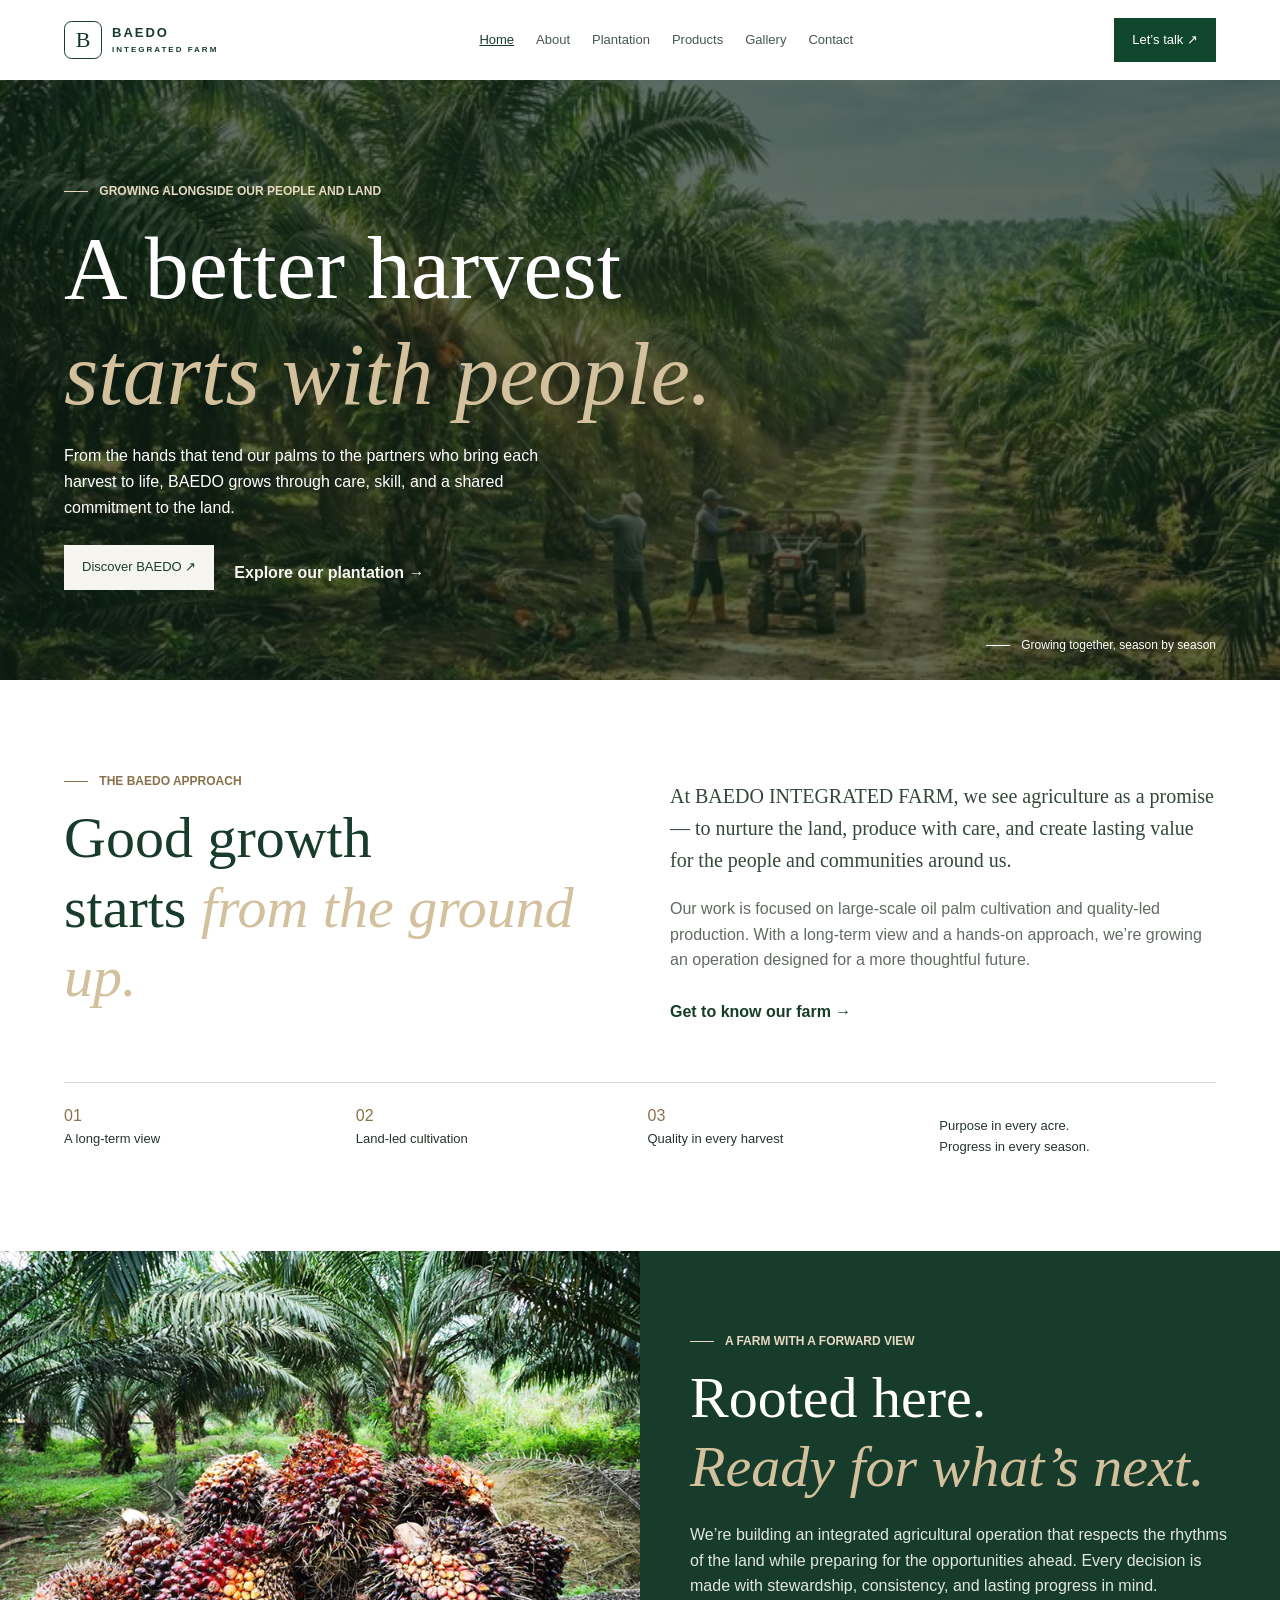
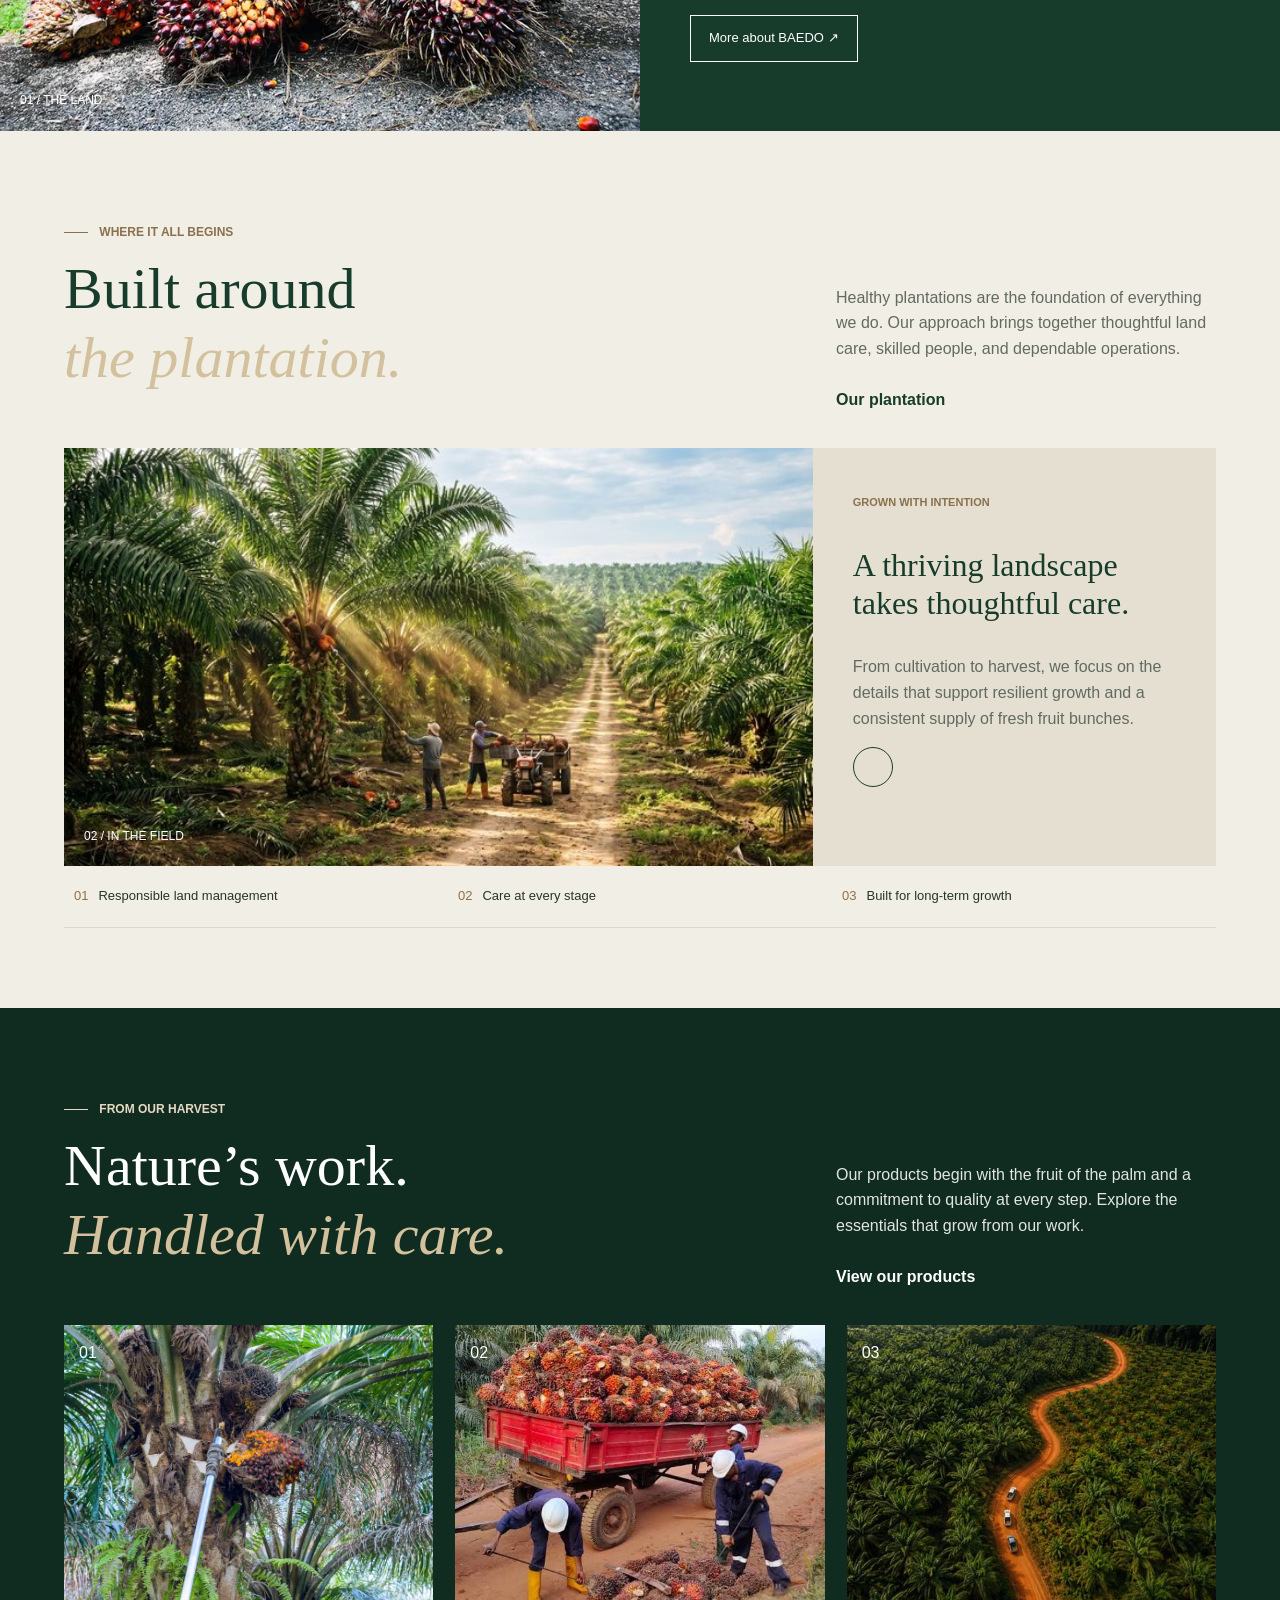
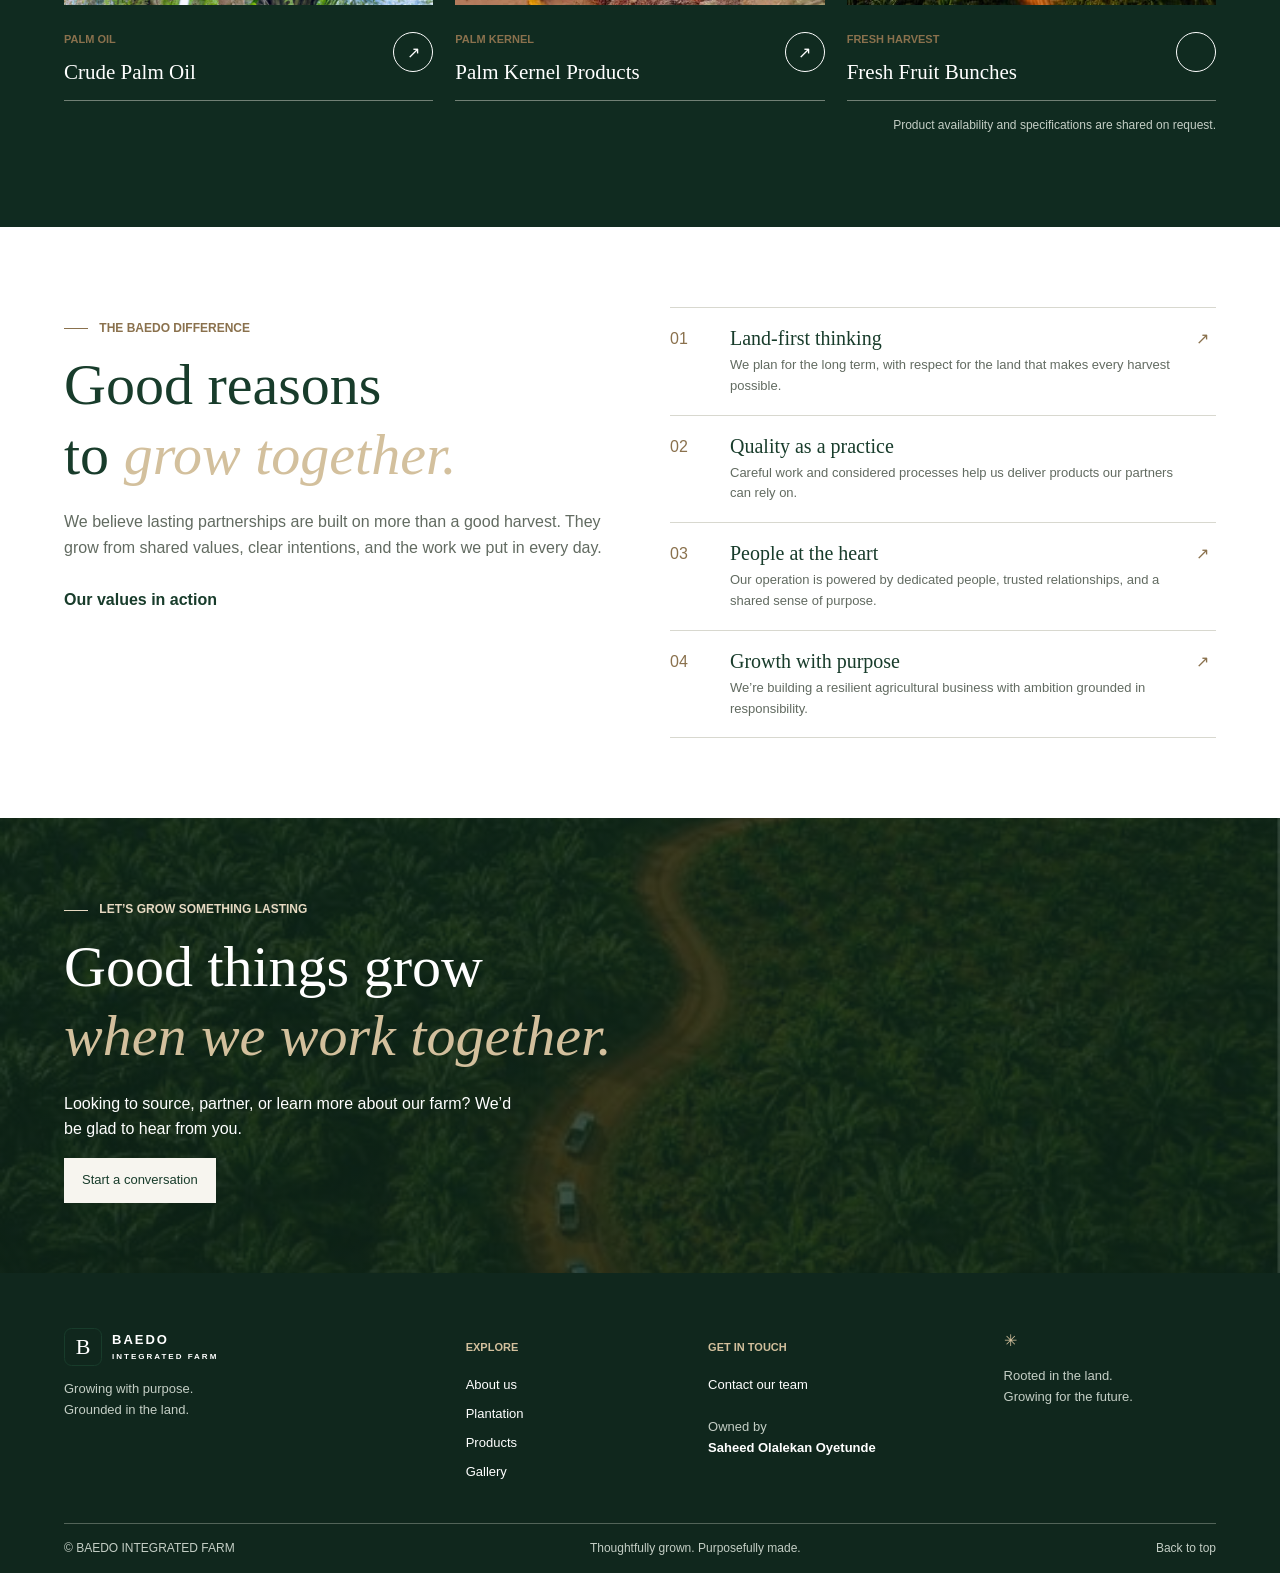
==== commit 91024014: "debug" ====
--- a/index.html
+++ b/index.html
@@ -105,7 +105,7 @@
           </div>
           <div class="section-heading-aside">
             <p>Healthy plantations are the foundation of everything we do. Our approach brings together thoughtful land care, skilled people, and dependable operations.</p>
-            <a class="text-link dark-link" href="plantation.html">Our plantation <span aria-hidden="true">→</span></a>
+            <a class="text-link dark-link" href="plantation.html">Our plantation</a>
           </div>
         </div>
 
@@ -118,7 +118,7 @@
             <span class="card-kicker">GROWN WITH INTENTION</span>
             <h3>A thriving landscape takes thoughtful care.</h3>
             <p>From cultivation to harvest, we focus on the details that support resilient growth and a consistent supply of fresh fruit bunches.</p>
-            <a class="round-link" href="plantation.html" aria-label="Explore our plantation"><span aria-hidden="true">↗</span></a>
+            <a class="round-link" href="plantation.html"></a>
           </div>
         </div>
         <div class="plantation-values">
@@ -139,7 +139,7 @@
           </div>
           <div class="section-heading-aside">
             <p>Our products begin with the fruit of the palm and a commitment to quality at every step. Explore the essentials that grow from our work.</p>
-            <a class="text-link light-link" href="products.html">View our products <span aria-hidden="true">→</span></a>
+            <a class="text-link light-link" href="products.html">View our products</a>
           </div>
         </div>
         <div class="product-grid">
@@ -155,7 +155,7 @@
           </article>
           <article class="product-card reveal">
             <div class="product-image product-image-kernel">
-              <img src="image/baedo1.jpg" alt="Freshly harvested red oil palm fruit" loading="lazy">
+              <img src="image/baedo1.jpg" alt="">
               <span class="product-number">02</span>
             </div>
             <div class="product-info">
@@ -165,12 +165,12 @@
           </article>
           <article class="product-card reveal">
             <div class="product-image product-image-harvest">
-              <img src="image/baedo-3.jpg" alt="Oil palm plantation viewed from above" loading="lazy">
+              <img src="image/baedo-3.jpg" alt="">
               <span class="product-number">03</span>
             </div>
             <div class="product-info">
               <div><p class="product-category">FRESH HARVEST</p><h3>Fresh Fruit Bunches</h3></div>
-              <a class="product-arrow" href="products.html" aria-label="Discover Fresh Fruit Bunches"><span aria-hidden="true">↗</span></a>
+              <a class="product-arrow" href="products.html"></a>
             </div>
           </article>
         </div>
@@ -185,7 +185,7 @@
           <p class="eyebrow"><span class="eyebrow-rule"></span> The BAEDO difference</p>
           <h2>Good reasons<br>to <em>grow together.</em></h2>
           <p>We believe lasting partnerships are built on more than a good harvest. They grow from shared values, clear intentions, and the work we put in every day.</p>
-          <a class="text-link dark-link" href="about.html">Our values in action <span aria-hidden="true">→</span></a>
+          <a class="text-link dark-link" href="about.html">Our values in action</a>
         </div>
         <div class="why-list">
           <article class="why-item reveal">
@@ -194,9 +194,9 @@
             <span class="why-arrow" aria-hidden="true">↗</span>
           </article>
           <article class="why-item reveal">
-            <span class="why-icon" aria-hidden="true">02</span>
+            <span class="why-icon">02</span>
             <div><h3>Quality as a practice</h3><p>Careful work and considered processes help us deliver products our partners can rely on.</p></div>
-            <span class="why-arrow" aria-hidden="true">↗</span>
+          
           </article>
           <article class="why-item reveal">
             <span class="why-icon" aria-hidden="true">03</span>
@@ -204,7 +204,7 @@
             <span class="why-arrow" aria-hidden="true">↗</span>
           </article>
           <article class="why-item reveal">
-            <span class="why-icon" aria-hidden="true">04</span>
+            <span class="why-icon">04</span>
             <div><h3>Growth with purpose</h3><p>We’re building a resilient agricultural business with ambition grounded in responsibility.</p></div>
             <span class="why-arrow" aria-hidden="true">↗</span>
           </article>
@@ -219,9 +219,9 @@
         <p class="eyebrow eyebrow-light"><span class="eyebrow-rule"></span> Let’s grow something lasting</p>
         <h2>Good things grow<br><em>when we work together.</em></h2>
         <p>Looking to source, partner, or learn more about our farm? We’d be glad to hear from you.</p>
-        <a class="button button-light" href="contact.html">Start a conversation <span aria-hidden="true">↗</span></a>
-      </div>
-      <span class="cta-mark" aria-hidden="true">BAEDO</span>
+        <a class="button button-light" href="contact.html">Start a conversation</a>
+      </div>
+      <span class="cta-mark">BAEDO</span>
     </section>
   </main>
 
@@ -229,7 +229,7 @@
   <footer class="site-footer">
     <div class="page-width footer-main">
       <div class="footer-brand-block">
-        <a class="brand footer-brand" href="index.html" aria-label="BAEDO Integrated Farm home">
+        <a class="brand footer-brand" href="index.html">
           <span class="brand-mark" aria-hidden="true">B</span>
           <span class="brand-name">BAEDO <span>INTEGRATED FARM</span></span>
         </a>
@@ -244,7 +244,7 @@
       </div>
       <div class="footer-contact-block">
         <p class="footer-label">GET IN TOUCH</p>
-        <a href="contact.html">Contact our team <span aria-hidden="true">↗</span></a>
+        <a href="contact.html">Contact our team</a>
         <p class="footer-owner">Owned by<br><strong>Saheed Olalekan Oyetunde</strong></p>
       </div>
       <div class="footer-note">
@@ -255,7 +255,7 @@
     <div class="page-width footer-bottom">
       <span>© <span>BAEDO INTEGRATED FARM</span></span>
       <span>Thoughtfully grown. Purposefully made.</span>
-      <a href="#top" class="back-to-top">Back to top ↑</a>
+      <a href="#top" class="back-to-top">Back to top</a>
     </div>
   </footer>
 </body>
